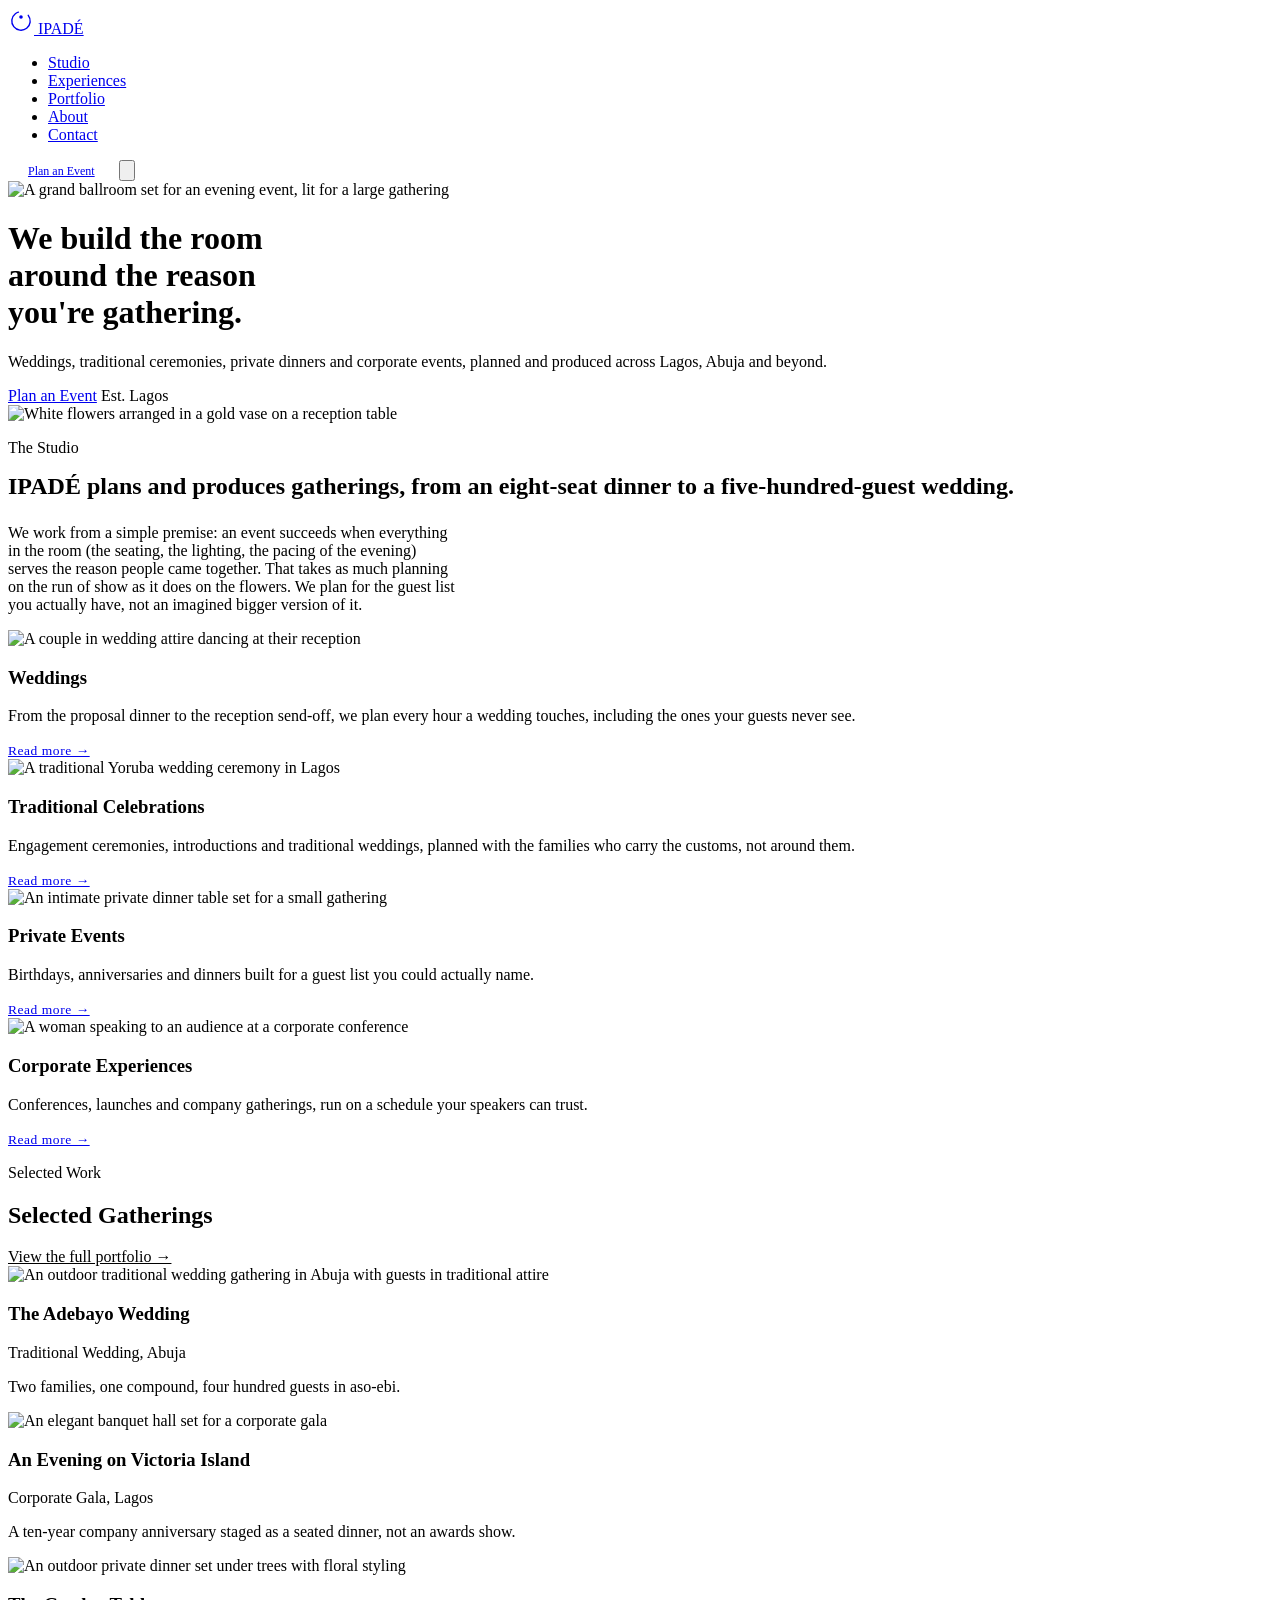
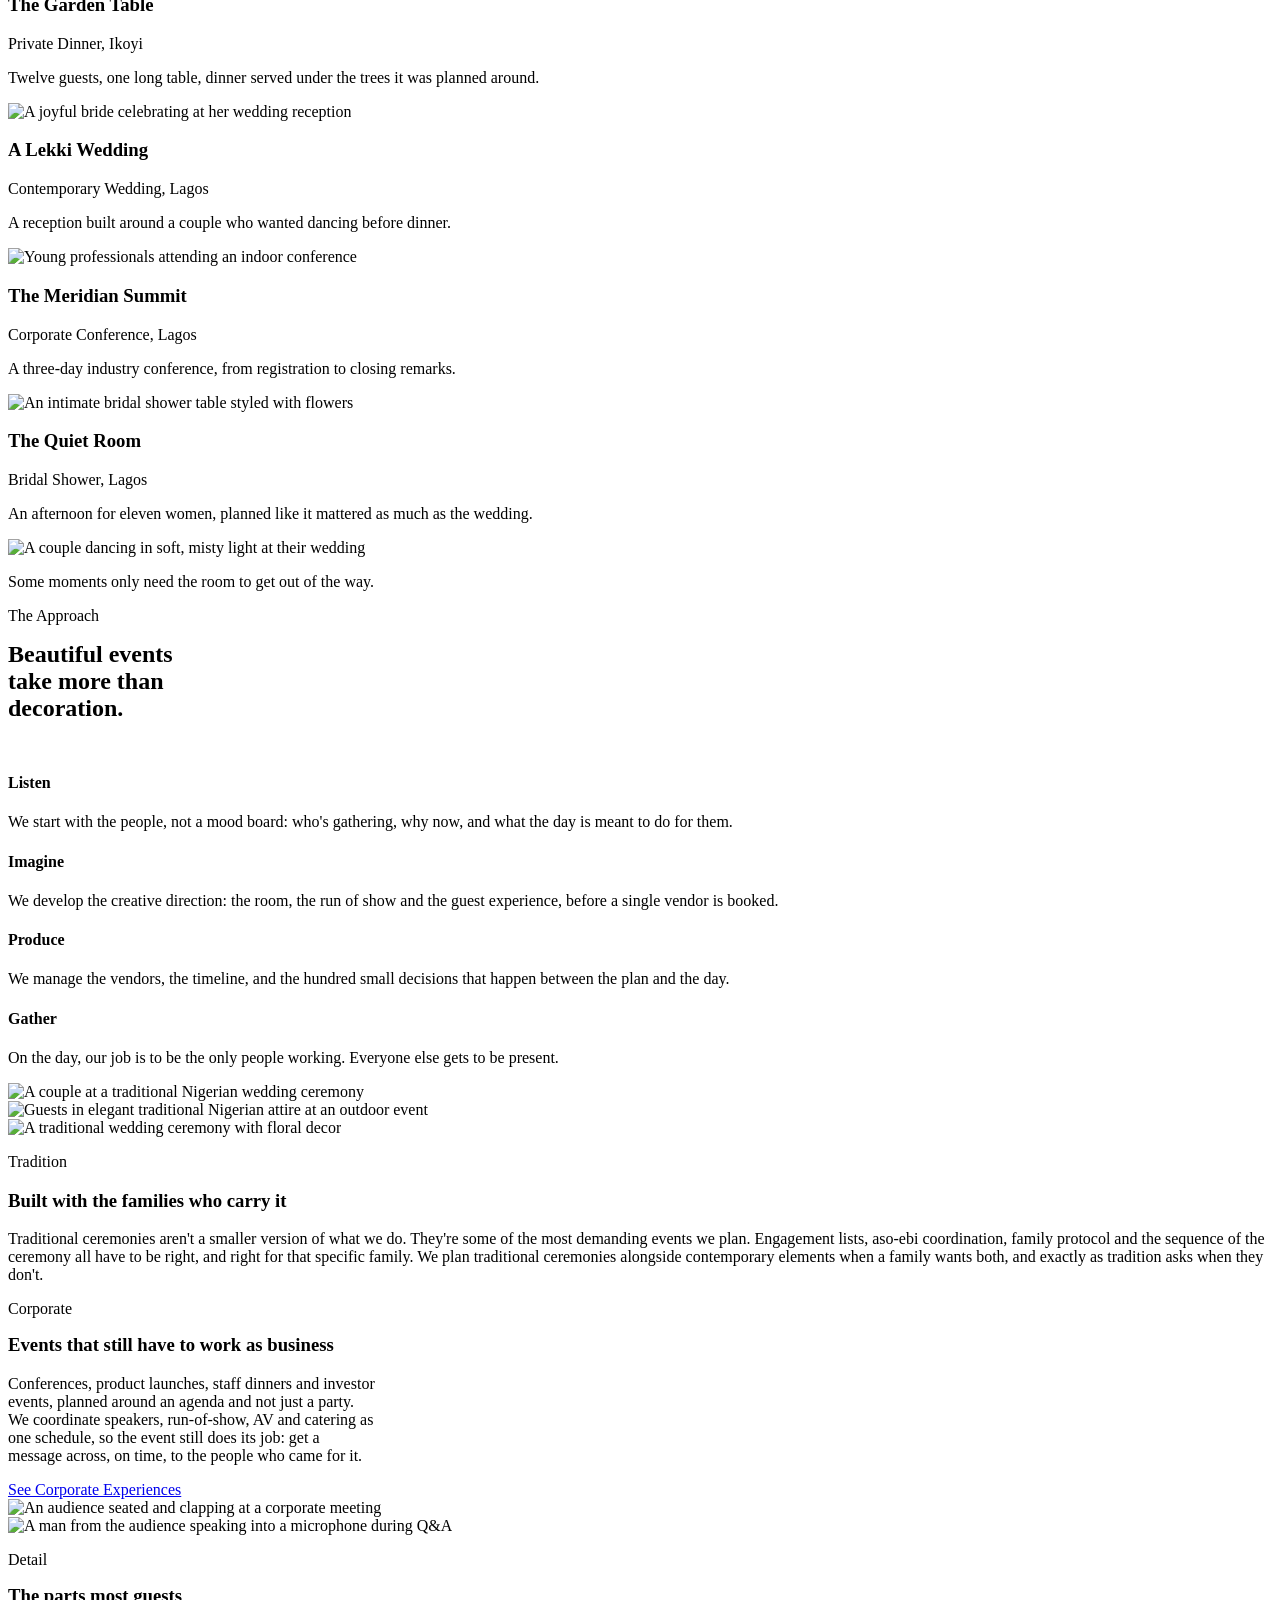
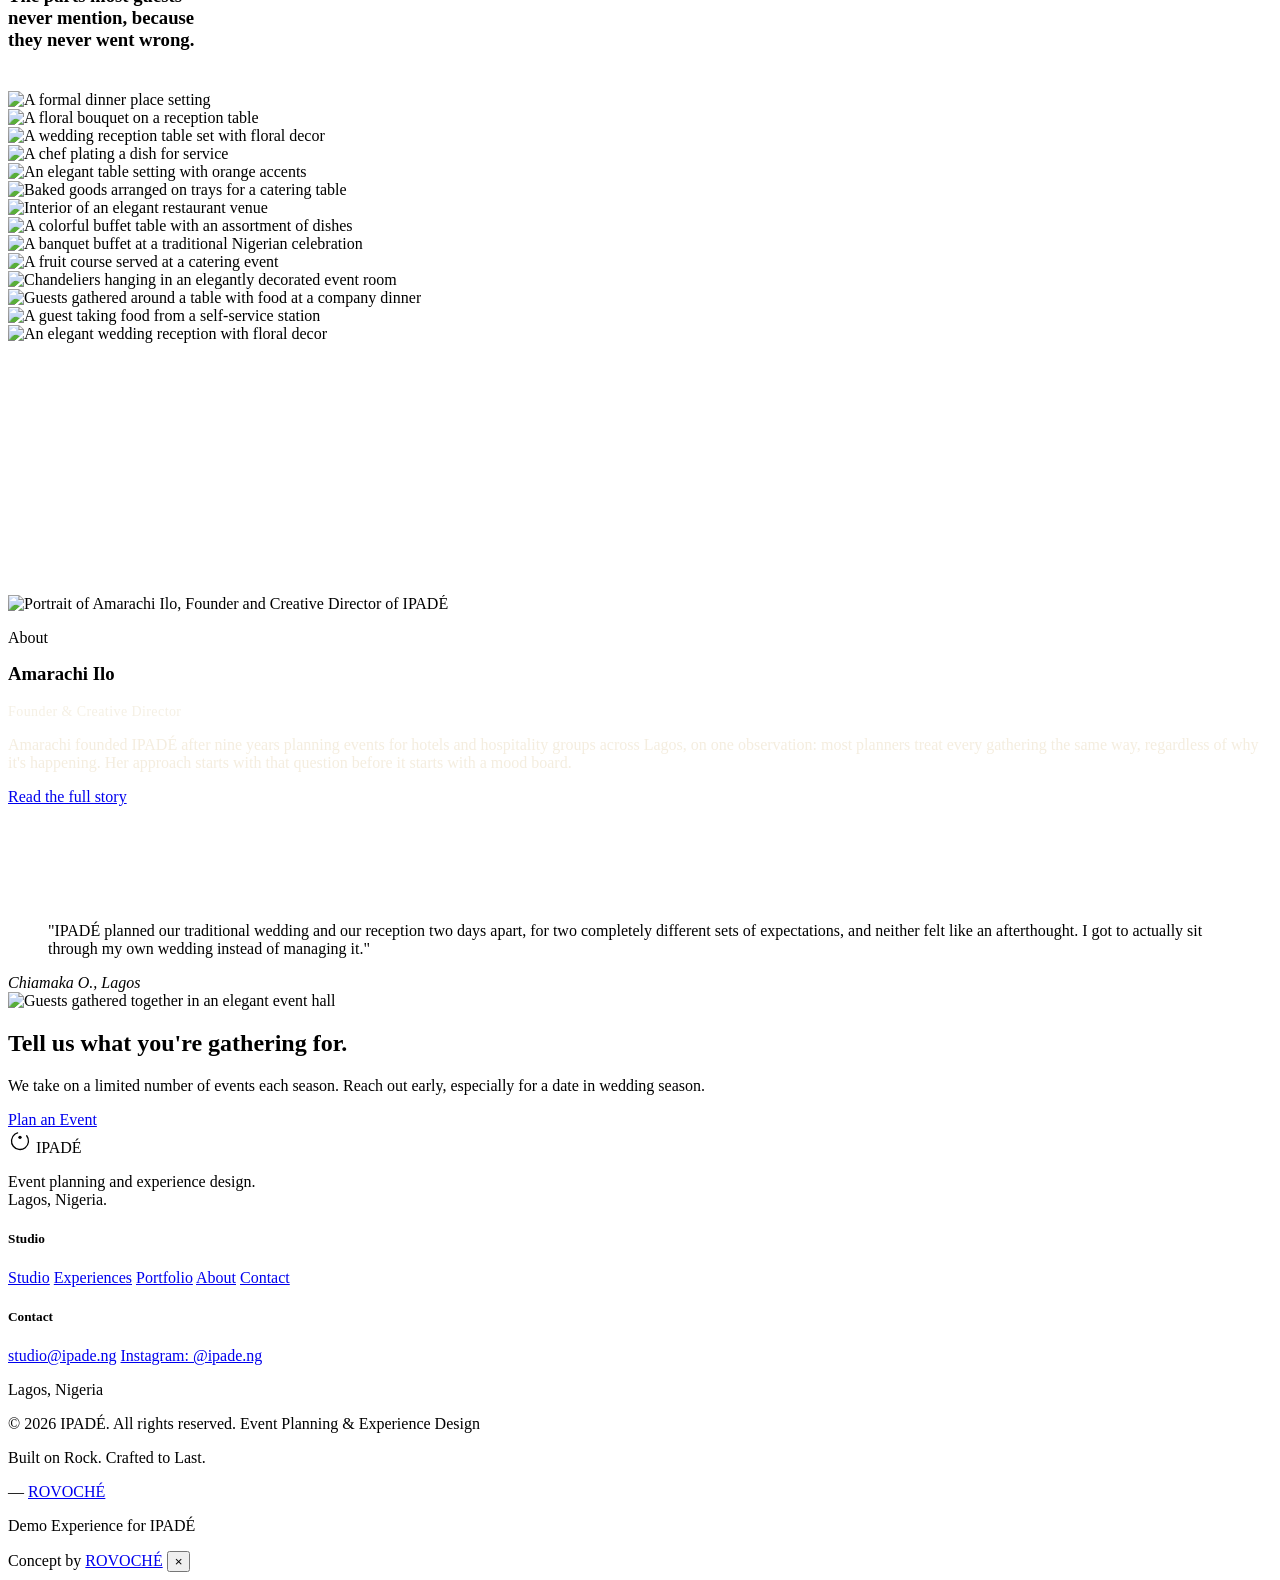
==== index.html @ 0ff5da3e "Create index.html" ====
<!doctype html>
<html lang="en">
<head>
<meta charset="UTF-8">
<meta name="viewport" content="width=device-width, initial-scale=1.0">
<title>IPADÉ · Event Planning &amp; Experience Design, Lagos</title>
<meta name="description" content="IPADÉ plans and produces weddings, traditional ceremonies, private gatherings and corporate events across Nigeria, built around the reason people are gathering.">
<meta property="og:title" content="IPADÉ · Event Planning &amp; Experience Design">
<meta property="og:description" content="We build the room around the reason you're gathering.">
<meta property="og:image" content="https://images.pexels.com/photos/12689009/pexels-photo-12689009.jpeg?auto=compress&cs=tinysrgb&w=1200">
<meta property="og:type" content="website">
<link rel="icon" href="assets/favicon.svg" type="image/svg+xml">
<link rel="preconnect" href="https://fonts.googleapis.com">
<link rel="preconnect" href="https://fonts.gstatic.com" crossorigin>
<link href="https://fonts.googleapis.com/css2?family=Fraunces:ital,opsz,wght@0,9..144,400;0,9..144,500;0,9..144,600;1,9..144,400;1,9..144,500&family=Archivo:wght@400;500;600;700&display=swap" rel="stylesheet">
<link rel="stylesheet" href="css/style.css">
</head>
<body>

<a class="skip-link" href="#main" style="position:absolute;left:-999px;top:0;background:#241B14;color:#F1E9D8;padding:12px 18px;z-index:200;">Skip to content</a>

<nav class="site-nav" aria-label="Primary">
  <a href="index.html" class="brand" aria-label="IPADÉ home">
    <span class="brand-mark" aria-hidden="true">
      <svg viewBox="0 0 48 48" fill="none" width="26" height="26"><circle cx="24" cy="24" r="17" stroke="currentColor" stroke-width="2.6" stroke-dasharray="86 21" stroke-linecap="round" transform="rotate(-38 24 24)"/><circle cx="24" cy="16.6" r="3.3" fill="currentColor"/></svg>
    </span>
    <span class="brand-word">IPADÉ</span>
  </a>
  <ul class="nav-links">
    <li><a href="index.html#studio">Studio</a></li>
    <li><a href="experiences.html">Experiences</a></li>
    <li><a href="portfolio.html">Portfolio</a></li>
    <li><a href="about.html">About</a></li>
    <li><a href="contact.html">Contact</a></li>
  </ul>
  <div class="nav-right">
    <a href="contact.html" class="btn btn-light nav-cta-desktop" style="padding:11px 20px;font-size:12px;">Plan an Event</a>
    <button class="nav-toggle" aria-label="Open menu" aria-expanded="false">
      <svg viewBox="0 0 24 24" fill="none" stroke="currentColor" stroke-width="1.6"><line x1="3" y1="7" x2="21" y2="7"/><line x1="3" y1="17" x2="21" y2="17"/></svg>
    </button>
  </div>
</nav>

<main id="main">

  <!-- HERO -->
  <header class="hero">
    <img class="hero-img" src="https://images.pexels.com/photos/12689009/pexels-photo-12689009.jpeg?auto=compress&cs=tinysrgb&w=1920" alt="A grand ballroom set for an evening event, lit for a large gathering">
    <div class="hero-content">
      <h1 class="hero-headline">We build the room<br>around the reason<br>you're gathering.</h1>
      <p class="hero-sub">Weddings, traditional ceremonies, private dinners and corporate events, planned and produced across Lagos, Abuja and beyond.</p>
      <div class="hero-cta-row">
        <a href="contact.html" class="btn btn-ivory">Plan an Event</a>
        <span class="hero-scroll-note">Est. Lagos</span>
      </div>
    </div>
  </header>

  <!-- INTRODUCTION -->
  <section id="studio" class="section-pad">
    <div class="wrap">
      <div class="intro-grid">
        <div class="reveal-img intro-visual">
          <img src="https://images.pexels.com/photos/13694893/pexels-photo-13694893.jpeg?auto=compress&cs=tinysrgb&w=900" alt="White flowers arranged in a gold vase on a reception table" loading="lazy">
        </div>
        <div class="reveal">
          <p class="eyebrow">The Studio</p>
          <h2 class="display-2" style="margin-top:16px;">IPADÉ plans and produces gatherings, from an eight-seat dinner to a five-hundred-guest wedding.</h2>
          <p class="lede" style="margin-top:24px;max-width:56ch;">We work from a simple premise: an event succeeds when everything in the room (the seating, the lighting, the pacing of the evening) serves the reason people came together. That takes as much planning on the run of show as it does on the flowers. We plan for the guest list you actually have, not an imagined bigger version of it.</p>
        </div>
      </div>
    </div>
  </section>

  <!-- EXPERIENCE / SERVICES -->
  <section class="exp-block">
    <div class="exp-row">
      <div class="reveal-img exp-figure">
        <img src="https://images.pexels.com/photos/2074911/pexels-photo-2074911.jpeg?auto=compress&cs=tinysrgb&w=1200" alt="A couple in wedding attire dancing at their reception" loading="lazy">
      </div>
      <div class="reveal exp-copy">
        <h3>Weddings</h3>
        <p>From the proposal dinner to the reception send-off, we plan every hour a wedding touches, including the ones your guests never see.</p>
        <a href="experiences.html#weddings" class="text-link" style="font-size:13.5px;letter-spacing:0.04em;">Read more →</a>
      </div>
    </div>
    <div class="exp-row reverse">
      <div class="reveal-img exp-figure">
        <img src="https://images.pexels.com/photos/32268384/pexels-photo-32268384.jpeg?auto=compress&cs=tinysrgb&w=1200" alt="A traditional Yoruba wedding ceremony in Lagos" loading="lazy">
      </div>
      <div class="reveal exp-copy">
        <h3>Traditional Celebrations</h3>
        <p>Engagement ceremonies, introductions and traditional weddings, planned with the families who carry the customs, not around them.</p>
        <a href="experiences.html#traditional" class="text-link" style="font-size:13.5px;letter-spacing:0.04em;">Read more →</a>
      </div>
    </div>
    <div class="exp-row">
      <div class="reveal-img exp-figure">
        <img src="https://images.pexels.com/photos/4717558/pexels-photo-4717558.jpeg?auto=compress&cs=tinysrgb&w=1200" alt="An intimate private dinner table set for a small gathering" loading="lazy">
      </div>
      <div class="reveal exp-copy">
        <h3>Private Events</h3>
        <p>Birthdays, anniversaries and dinners built for a guest list you could actually name.</p>
        <a href="experiences.html#private" class="text-link" style="font-size:13.5px;letter-spacing:0.04em;">Read more →</a>
      </div>
    </div>
    <div class="exp-row reverse">
      <div class="reveal-img exp-figure">
        <img src="https://images.pexels.com/photos/21335291/pexels-photo-21335291.jpeg?auto=compress&cs=tinysrgb&w=1200" alt="A woman speaking to an audience at a corporate conference" loading="lazy">
      </div>
      <div class="reveal exp-copy">
        <h3>Corporate Experiences</h3>
        <p>Conferences, launches and company gatherings, run on a schedule your speakers can trust.</p>
        <a href="experiences.html#corporate" class="text-link" style="font-size:13.5px;letter-spacing:0.04em;">Read more →</a>
      </div>
    </div>
  </section>

  <!-- FEATURED WORK -->
  <section class="section-pad">
    <div class="wrap">
      <div class="section-head reveal">
        <div>
          <p class="eyebrow">Selected Work</p>
          <h2 class="display-2">Selected Gatherings</h2>
        </div>
        <a href="portfolio.html" class="text-link head-note" style="color:var(--espresso);">View the full portfolio →</a>
      </div>

      <div class="gatherings">
        <div class="gathering-row reveal">
          <div class="reveal-img g-figure">
            <img src="https://images.pexels.com/photos/30410602/pexels-photo-30410602.jpeg?auto=compress&cs=tinysrgb&w=1100" alt="An outdoor traditional wedding gathering in Abuja with guests in traditional attire" loading="lazy">
          </div>
          <div class="g-meta">
            <h3 class="g-title">The Adebayo Wedding</h3>
            <p class="g-tags">Traditional Wedding, Abuja</p>
            <p class="g-note">Two families, one compound, four hundred guests in aso-ebi.</p>
          </div>
        </div>

        <div class="gathering-row reveal">
          <div class="reveal-img g-figure">
            <img src="https://images.pexels.com/photos/35017879/pexels-photo-35017879.jpeg?auto=compress&cs=tinysrgb&w=1100" alt="An elegant banquet hall set for a corporate gala" loading="lazy">
          </div>
          <div class="g-meta">
            <h3 class="g-title">An Evening on Victoria Island</h3>
            <p class="g-tags">Corporate Gala, Lagos</p>
            <p class="g-note">A ten-year company anniversary staged as a seated dinner, not an awards show.</p>
          </div>
        </div>

        <div class="gathering-row tall reveal">
          <div class="reveal-img g-figure">
            <img src="https://images.pexels.com/photos/34593744/pexels-photo-34593744.jpeg?auto=compress&cs=tinysrgb&w=1100" alt="An outdoor private dinner set under trees with floral styling" loading="lazy">
          </div>
          <div class="g-meta">
            <h3 class="g-title">The Garden Table</h3>
            <p class="g-tags">Private Dinner, Ikoyi</p>
            <p class="g-note">Twelve guests, one long table, dinner served under the trees it was planned around.</p>
          </div>
        </div>

        <div class="gathering-row reveal">
          <div class="reveal-img g-figure">
            <img src="https://images.pexels.com/photos/38627006/pexels-photo-38627006.jpeg?auto=compress&cs=tinysrgb&w=1100" alt="A joyful bride celebrating at her wedding reception" loading="lazy">
          </div>
          <div class="g-meta">
            <h3 class="g-title">A Lekki Wedding</h3>
            <p class="g-tags">Contemporary Wedding, Lagos</p>
            <p class="g-note">A reception built around a couple who wanted dancing before dinner.</p>
          </div>
        </div>

        <div class="gathering-row wide reveal">
          <div class="reveal-img g-figure">
            <img src="https://images.pexels.com/photos/32326229/pexels-photo-32326229.jpeg?auto=compress&cs=tinysrgb&w=1300" alt="Young professionals attending an indoor conference" loading="lazy">
          </div>
          <div class="g-meta">
            <h3 class="g-title">The Meridian Summit</h3>
            <p class="g-tags">Corporate Conference, Lagos</p>
            <p class="g-note">A three-day industry conference, from registration to closing remarks.</p>
          </div>
        </div>

        <div class="gathering-row reveal">
          <div class="reveal-img g-figure">
            <img src="https://images.pexels.com/photos/38635225/pexels-photo-38635225.jpeg?auto=compress&cs=tinysrgb&w=1100" alt="An intimate bridal shower table styled with flowers" loading="lazy">
          </div>
          <div class="g-meta">
            <h3 class="g-title">The Quiet Room</h3>
            <p class="g-tags">Bridal Shower, Lagos</p>
            <p class="g-note">An afternoon for eleven women, planned like it mattered as much as the wedding.</p>
          </div>
        </div>
      </div>
    </div>
  </section>

  <!-- EDITORIAL IMAGE MOMENT -->
  <section class="image-moment">
    <img src="https://images.pexels.com/photos/32005356/pexels-photo-32005356.jpeg?auto=compress&cs=tinysrgb&w=1920" alt="A couple dancing in soft, misty light at their wedding" loading="lazy">
    <div class="image-moment-caption">
      <p>Some moments only need the room to get out of the way.</p>
    </div>
  </section>

  <!-- APPROACH -->
  <section class="section-pad dark-surface">
    <div class="wrap" style="max-width:920px;">
      <p class="eyebrow" style="color:var(--bronze);">The Approach</p>
      <h2 class="display-2" style="color:var(--ivory);margin-top:16px;max-width:16ch;">Beautiful events take more than decoration.</h2>

      <div class="approach" style="margin-top:52px;">
        <div class="approach-step reveal">
          <div>
            <h4>Listen</h4>
            <p>We start with the people, not a mood board: who's gathering, why now, and what the day is meant to do for them.</p>
          </div>
        </div>
        <div class="approach-step reveal">
          <div>
            <h4>Imagine</h4>
            <p>We develop the creative direction: the room, the run of show and the guest experience, before a single vendor is booked.</p>
          </div>
        </div>
        <div class="approach-step reveal">
          <div>
            <h4>Produce</h4>
            <p>We manage the vendors, the timeline, and the hundred small decisions that happen between the plan and the day.</p>
          </div>
        </div>
        <div class="approach-step reveal">
          <div>
            <h4>Gather</h4>
            <p>On the day, our job is to be the only people working. Everyone else gets to be present.</p>
          </div>
        </div>
      </div>
    </div>
  </section>

  <!-- CULTURAL CELEBRATIONS -->
  <section class="section-pad">
    <div class="wrap">
      <div class="culture-grid">
        <div class="reveal-img cg-main">
          <img src="https://images.pexels.com/photos/34995158/pexels-photo-34995158.jpeg?auto=compress&cs=tinysrgb&w=1100" alt="A couple at a traditional Nigerian wedding ceremony" loading="lazy">
        </div>
        <div class="reveal-img cg-sub">
          <img src="https://images.pexels.com/photos/30410609/pexels-photo-30410609.jpeg?auto=compress&cs=tinysrgb&w=900" alt="Guests in elegant traditional Nigerian attire at an outdoor event" loading="lazy">
        </div>
        <div class="reveal-img cg-sub">
          <img src="https://images.pexels.com/photos/36497631/pexels-photo-36497631.jpeg?auto=compress&cs=tinysrgb&w=900" alt="A traditional wedding ceremony with floral decor" loading="lazy">
        </div>
      </div>
      <div class="culture-copy reveal">
        <div>
          <p class="eyebrow">Tradition</p>
        </div>
        <div>
          <h3>Built with the families who carry it</h3>
          <p style="margin-top:14px;">Traditional ceremonies aren't a smaller version of what we do. They're some of the most demanding events we plan. Engagement lists, aso-ebi coordination, family protocol and the sequence of the ceremony all have to be right, and right for that specific family. We plan traditional ceremonies alongside contemporary elements when a family wants both, and exactly as tradition asks when they don't.</p>
        </div>
      </div>
    </div>
  </section>

  <!-- CORPORATE EXPERIENCES -->
  <section class="section-pad alt-surface">
    <div class="wrap">
      <div class="corp-grid">
        <div class="reveal corp-copy">
          <p class="eyebrow">Corporate</p>
          <h3 class="display-3" style="margin-top:14px;">Events that still have to work as business</h3>
          <p style="margin-top:16px;color:var(--espresso-soft);max-width:46ch;">Conferences, product launches, staff dinners and investor events, planned around an agenda and not just a party. We coordinate speakers, run-of-show, AV and catering as one schedule, so the event still does its job: get a message across, on time, to the people who came for it.</p>
          <a href="experiences.html#corporate" class="btn btn-light" style="margin-top:26px;">See Corporate Experiences</a>
        </div>
        <div class="corp-images">
          <div class="reveal-img">
            <img src="https://images.pexels.com/photos/16856130/pexels-photo-16856130.jpeg?auto=compress&cs=tinysrgb&w=800" alt="An audience seated and clapping at a corporate meeting" loading="lazy">
          </div>
          <div class="reveal-img img-b">
            <img src="https://images.pexels.com/photos/16856088/pexels-photo-16856088.jpeg?auto=compress&cs=tinysrgb&w=800" alt="A man from the audience speaking into a microphone during Q&A" loading="lazy">
          </div>
        </div>
      </div>
    </div>
  </section>

  <!-- GALLERY -->
  <section class="section-pad-sm">
    <div class="wrap">
      <p class="eyebrow reveal">Detail</p>
      <h3 class="display-3 reveal" style="margin-top:14px;max-width:22ch;">The parts most guests never mention, because they never went wrong.</h3>
    </div>
    <div class="gallery-marquee-wrap" style="margin-top:40px;">
      <div class="gallery-marquee-track">
        <!-- set A -->
        <div class="gm-item gm-w-m"><img src="https://images.pexels.com/photos/38635229/pexels-photo-38635229.jpeg?auto=compress&cs=tinysrgb&w=700" alt="A formal dinner place setting" loading="lazy"></div>
        <div class="gm-item gm-w-s"><img src="https://images.pexels.com/photos/13694894/pexels-photo-13694894.jpeg?auto=compress&cs=tinysrgb&w=500" alt="A floral bouquet on a reception table" loading="lazy"></div>
        <div class="gm-item gm-w-l"><img src="https://images.pexels.com/photos/32741431/pexels-photo-32741431.jpeg?auto=compress&cs=tinysrgb&w=900" alt="A wedding reception table set with floral decor" loading="lazy"></div>
        <div class="gm-item gm-w-s"><img src="https://images.pexels.com/photos/14867246/pexels-photo-14867246.jpeg?auto=compress&cs=tinysrgb&w=500" alt="A chef plating a dish for service" loading="lazy"></div>
        <div class="gm-item gm-w-m"><img src="https://images.pexels.com/photos/38635222/pexels-photo-38635222.jpeg?auto=compress&cs=tinysrgb&w=700" alt="An elegant table setting with orange accents" loading="lazy"></div>
        <div class="gm-item gm-w-l"><img src="https://images.pexels.com/photos/9702314/pexels-photo-9702314.jpeg?auto=compress&cs=tinysrgb&w=900" alt="Baked goods arranged on trays for a catering table" loading="lazy"></div>
        <div class="gm-item gm-w-l"><img src="https://images.pexels.com/photos/12689014/pexels-photo-12689014.jpeg?auto=compress&cs=tinysrgb&w=900" alt="Interior of an elegant restaurant venue" loading="lazy"></div>
        <div class="gm-item gm-w-m"><img src="https://images.pexels.com/photos/33419115/pexels-photo-33419115.jpeg?auto=compress&cs=tinysrgb&w=700" alt="A colorful buffet table with an assortment of dishes" loading="lazy"></div>
        <div class="gm-item gm-w-l"><img src="https://images.pexels.com/photos/28736731/pexels-photo-28736731.jpeg?auto=compress&cs=tinysrgb&w=900" alt="A banquet buffet at a traditional Nigerian celebration" loading="lazy"></div>
        <div class="gm-item gm-w-s"><img src="https://images.pexels.com/photos/34891879/pexels-photo-34891879.jpeg?auto=compress&cs=tinysrgb&w=500" alt="A fruit course served at a catering event" loading="lazy"></div>
        <div class="gm-item gm-w-m"><img src="https://images.pexels.com/photos/12688995/pexels-photo-12688995.jpeg?auto=compress&cs=tinysrgb&w=700" alt="Chandeliers hanging in an elegantly decorated event room" loading="lazy"></div>
        <div class="gm-item gm-w-l"><img src="https://images.pexels.com/photos/18749077/pexels-photo-18749077.jpeg?auto=compress&cs=tinysrgb&w=900" alt="Guests gathered around a table with food at a company dinner" loading="lazy"></div>
        <div class="gm-item gm-w-s"><img src="https://images.pexels.com/photos/12253095/pexels-photo-12253095.jpeg?auto=compress&cs=tinysrgb&w=500" alt="A guest taking food from a self-service station" loading="lazy"></div>
        <div class="gm-item gm-w-l"><img src="https://images.pexels.com/photos/37302293/pexels-photo-37302293.jpeg?auto=compress&cs=tinysrgb&w=900" alt="An elegant wedding reception with floral decor" loading="lazy"></div>
        <!-- set B (duplicate, for a seamless loop) -->
        <div class="gm-item gm-w-m" aria-hidden="true"><img src="https://images.pexels.com/photos/38635229/pexels-photo-38635229.jpeg?auto=compress&cs=tinysrgb&w=700" alt="" loading="lazy"></div>
        <div class="gm-item gm-w-s" aria-hidden="true"><img src="https://images.pexels.com/photos/13694894/pexels-photo-13694894.jpeg?auto=compress&cs=tinysrgb&w=500" alt="" loading="lazy"></div>
        <div class="gm-item gm-w-l" aria-hidden="true"><img src="https://images.pexels.com/photos/32741431/pexels-photo-32741431.jpeg?auto=compress&cs=tinysrgb&w=900" alt="" loading="lazy"></div>
        <div class="gm-item gm-w-s" aria-hidden="true"><img src="https://images.pexels.com/photos/14867246/pexels-photo-14867246.jpeg?auto=compress&cs=tinysrgb&w=500" alt="" loading="lazy"></div>
        <div class="gm-item gm-w-m" aria-hidden="true"><img src="https://images.pexels.com/photos/38635222/pexels-photo-38635222.jpeg?auto=compress&cs=tinysrgb&w=700" alt="" loading="lazy"></div>
        <div class="gm-item gm-w-l" aria-hidden="true"><img src="https://images.pexels.com/photos/9702314/pexels-photo-9702314.jpeg?auto=compress&cs=tinysrgb&w=900" alt="" loading="lazy"></div>
        <div class="gm-item gm-w-l" aria-hidden="true"><img src="https://images.pexels.com/photos/12689014/pexels-photo-12689014.jpeg?auto=compress&cs=tinysrgb&w=900" alt="" loading="lazy"></div>
        <div class="gm-item gm-w-m" aria-hidden="true"><img src="https://images.pexels.com/photos/33419115/pexels-photo-33419115.jpeg?auto=compress&cs=tinysrgb&w=700" alt="" loading="lazy"></div>
        <div class="gm-item gm-w-l" aria-hidden="true"><img src="https://images.pexels.com/photos/28736731/pexels-photo-28736731.jpeg?auto=compress&cs=tinysrgb&w=900" alt="" loading="lazy"></div>
        <div class="gm-item gm-w-s" aria-hidden="true"><img src="https://images.pexels.com/photos/34891879/pexels-photo-34891879.jpeg?auto=compress&cs=tinysrgb&w=500" alt="" loading="lazy"></div>
        <div class="gm-item gm-w-m" aria-hidden="true"><img src="https://images.pexels.com/photos/12688995/pexels-photo-12688995.jpeg?auto=compress&cs=tinysrgb&w=700" alt="" loading="lazy"></div>
        <div class="gm-item gm-w-l" aria-hidden="true"><img src="https://images.pexels.com/photos/18749077/pexels-photo-18749077.jpeg?auto=compress&cs=tinysrgb&w=900" alt="" loading="lazy"></div>
        <div class="gm-item gm-w-s" aria-hidden="true"><img src="https://images.pexels.com/photos/12253095/pexels-photo-12253095.jpeg?auto=compress&cs=tinysrgb&w=500" alt="" loading="lazy"></div>
        <div class="gm-item gm-w-l" aria-hidden="true"><img src="https://images.pexels.com/photos/37302293/pexels-photo-37302293.jpeg?auto=compress&cs=tinysrgb&w=900" alt="" loading="lazy"></div>
      </div>
    </div>
  </section>

  <!-- ABOUT TEASER + TESTIMONIAL -->
  <section class="section-pad olive-surface">
    <div class="wrap">
      <div class="founder-grid">
        <div class="reveal-img founder-img">
          <img src="https://images.pexels.com/photos/9034972/pexels-photo-9034972.jpeg?auto=compress&cs=tinysrgb&w=900" alt="Portrait of Amarachi Ilo, Founder and Creative Director of IPADÉ" loading="lazy">
        </div>
        <div class="reveal founder-copy">
          <p class="eyebrow" style="color:var(--bronze);">About</p>
          <h3 style="color:var(--ivory);margin-top:14px;">Amarachi Ilo</h3>
          <p class="role" style="color:rgba(241,233,216,0.7);font-size:14px;letter-spacing:0.03em;">Founder &amp; Creative Director</p>
          <p class="bio" style="color:rgba(241,233,216,0.82);">Amarachi founded IPADÉ after nine years planning events for hotels and hospitality groups across Lagos, on one observation: most planners treat every gathering the same way, regardless of why it's happening. Her approach starts with that question before it starts with a mood board.</p>
          <a href="about.html" class="btn btn-ivory" style="margin-top:24px;">Read the full story</a>

          <div class="testimonial" style="margin-top:56px;padding-top:44px;border-top:1px solid var(--line-dark);">
            <blockquote>"IPADÉ planned our traditional wedding and our reception two days apart, for two completely different sets of expectations, and neither felt like an afterthought. I got to actually sit through my own wedding instead of managing it."</blockquote>
            <cite>Chiamaka O., Lagos</cite>
          </div>
        </div>
      </div>
    </div>
  </section>

  <!-- FINAL CTA -->
  <section class="final-cta">
    <img src="https://images.pexels.com/photos/4717550/pexels-photo-4717550.jpeg?auto=compress&cs=tinysrgb&w=1920" alt="Guests gathered together in an elegant event hall" loading="lazy">
    <div class="wrap final-cta-content">
      <h2 class="reveal">Tell us what you're gathering for.</h2>
      <p class="reveal">We take on a limited number of events each season. Reach out early, especially for a date in wedding season.</p>
      <a href="contact.html" class="btn btn-ivory reveal">Plan an Event</a>
    </div>
  </section>

</main>

<footer class="site-footer">
  <div class="wrap">
    <div class="footer-top">
      <div>
        <div class="footer-brand">
          <span class="brand-mark" style="color:var(--bronze);" aria-hidden="true">
            <svg viewBox="0 0 48 48" fill="none" width="24" height="24"><circle cx="24" cy="24" r="17" stroke="currentColor" stroke-width="2.6" stroke-dasharray="86 21" stroke-linecap="round" transform="rotate(-38 24 24)"/><circle cx="24" cy="16.6" r="3.3" fill="currentColor"/></svg>
          </span>
          <span class="brand-word">IPADÉ</span>
        </div>
        <p class="footer-tag">Event planning and experience design.<br>Lagos, Nigeria.</p>
      </div>
      <div class="footer-col">
        <h5>Studio</h5>
        <a href="index.html#studio">Studio</a>
        <a href="experiences.html">Experiences</a>
        <a href="portfolio.html">Portfolio</a>
        <a href="about.html">About</a>
        <a href="contact.html">Contact</a>
      </div>
      <div class="footer-col">
        <h5>Contact</h5>
        <a href="mailto:studio@ipade.ng">studio@ipade.ng</a>
        <a href="https://instagram.com" target="_blank" rel="noopener">Instagram: @ipade.ng</a>
        <p>Lagos, Nigeria</p>
      </div>
    </div>
    <div class="footer-base">
      <span>© 2026 IPADÉ. All rights reserved.</span>
      <span>Event Planning &amp; Experience Design</span>
    </div>
  </div>

  <!-- ROVOCHÉ footer signature -->
  <div class="rvc-signoff">
    <div class="wrap rvc-signoff-inner">
      <p class="rvc-line">Built on Rock. Crafted to Last.</p>
      <p class="rvc-by">— <a href="https://www.rovoche.com/" target="_blank" rel="noopener">ROVOCHÉ</a></p>
      <p class="rvc-sub">Demo Experience for IPADÉ</p>
    </div>
  </div>
</footer>

<!-- ROVOCHÉ floating signature pill -->
<div class="rvc-pill" role="note" aria-label="ROVOCHÉ demo attribution">
  <span class="dot" aria-hidden="true"></span>
  <span>Concept by <a href="https://www.rovoche.com/" target="_blank" rel="noopener">ROVOCHÉ</a></span>
  <button class="close" aria-label="Dismiss">×</button>
</div>

<script src="js/main.js"></script>
</body>
</html>
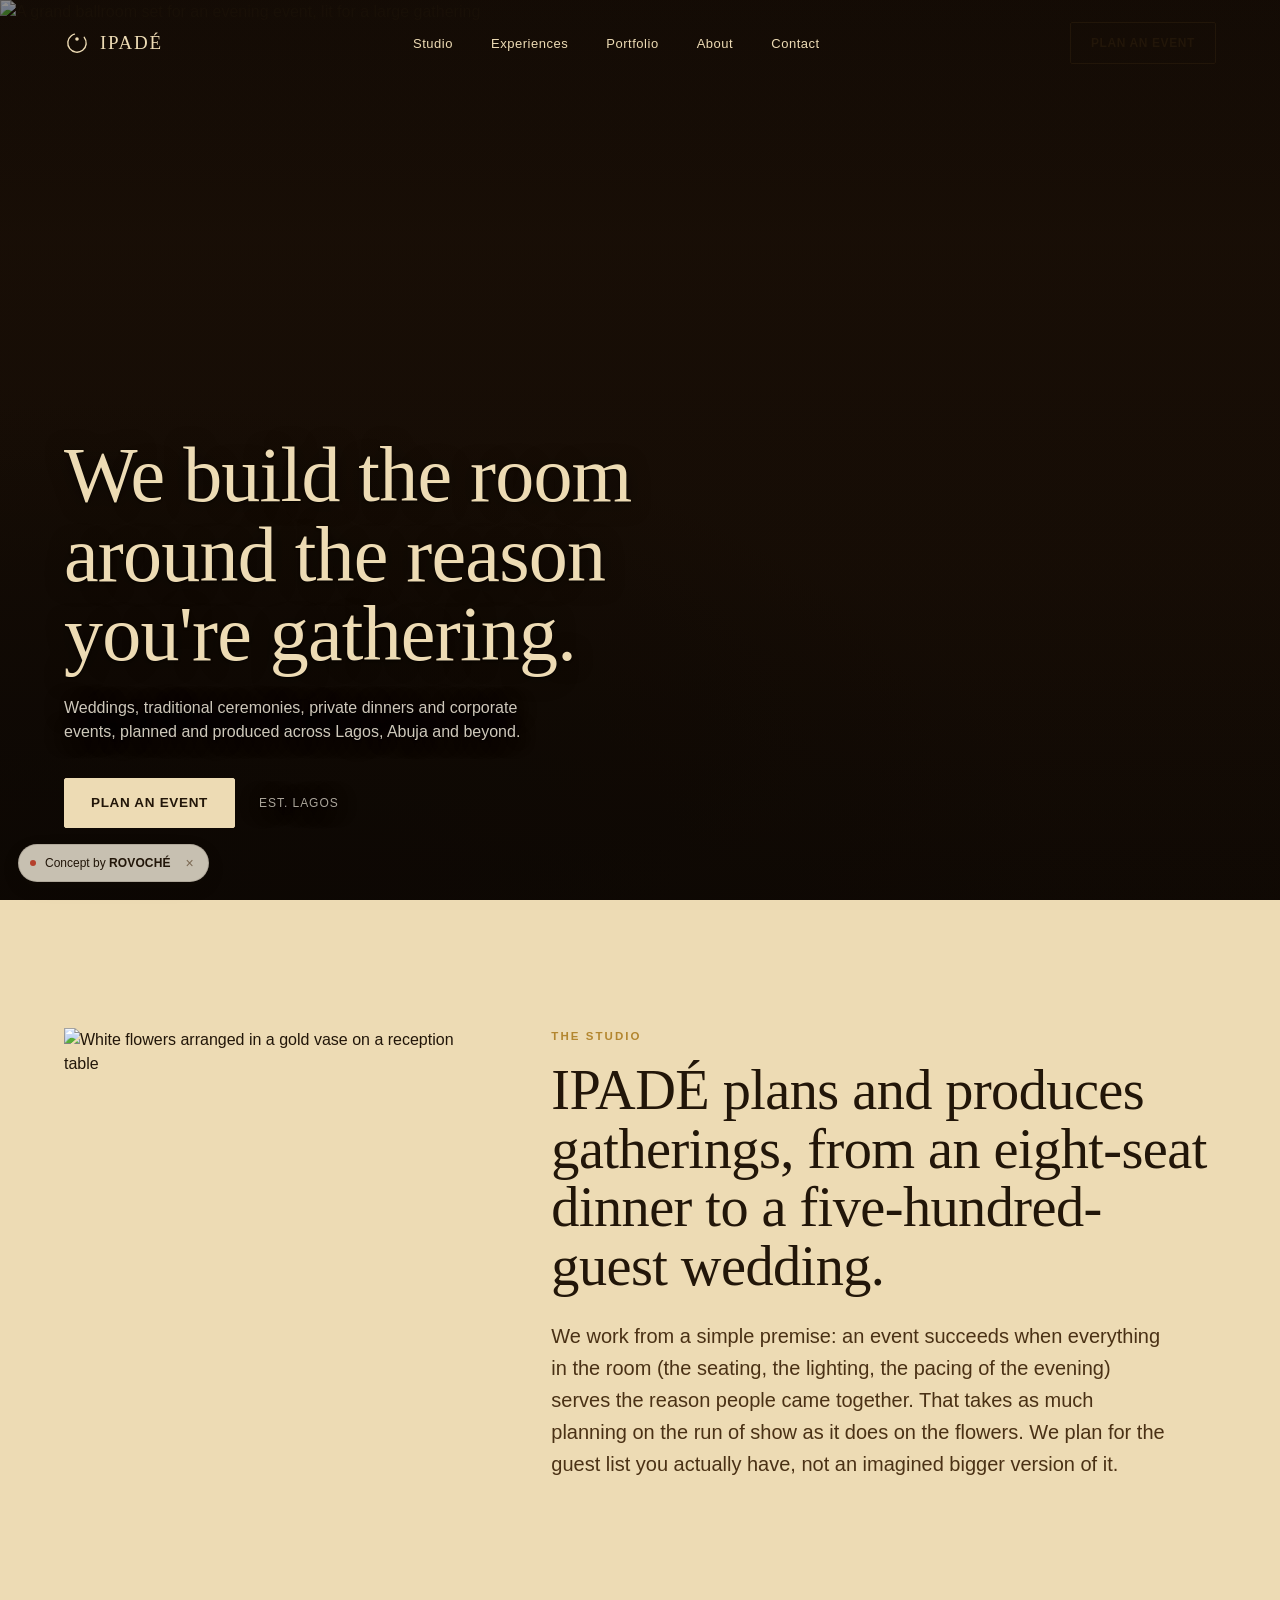
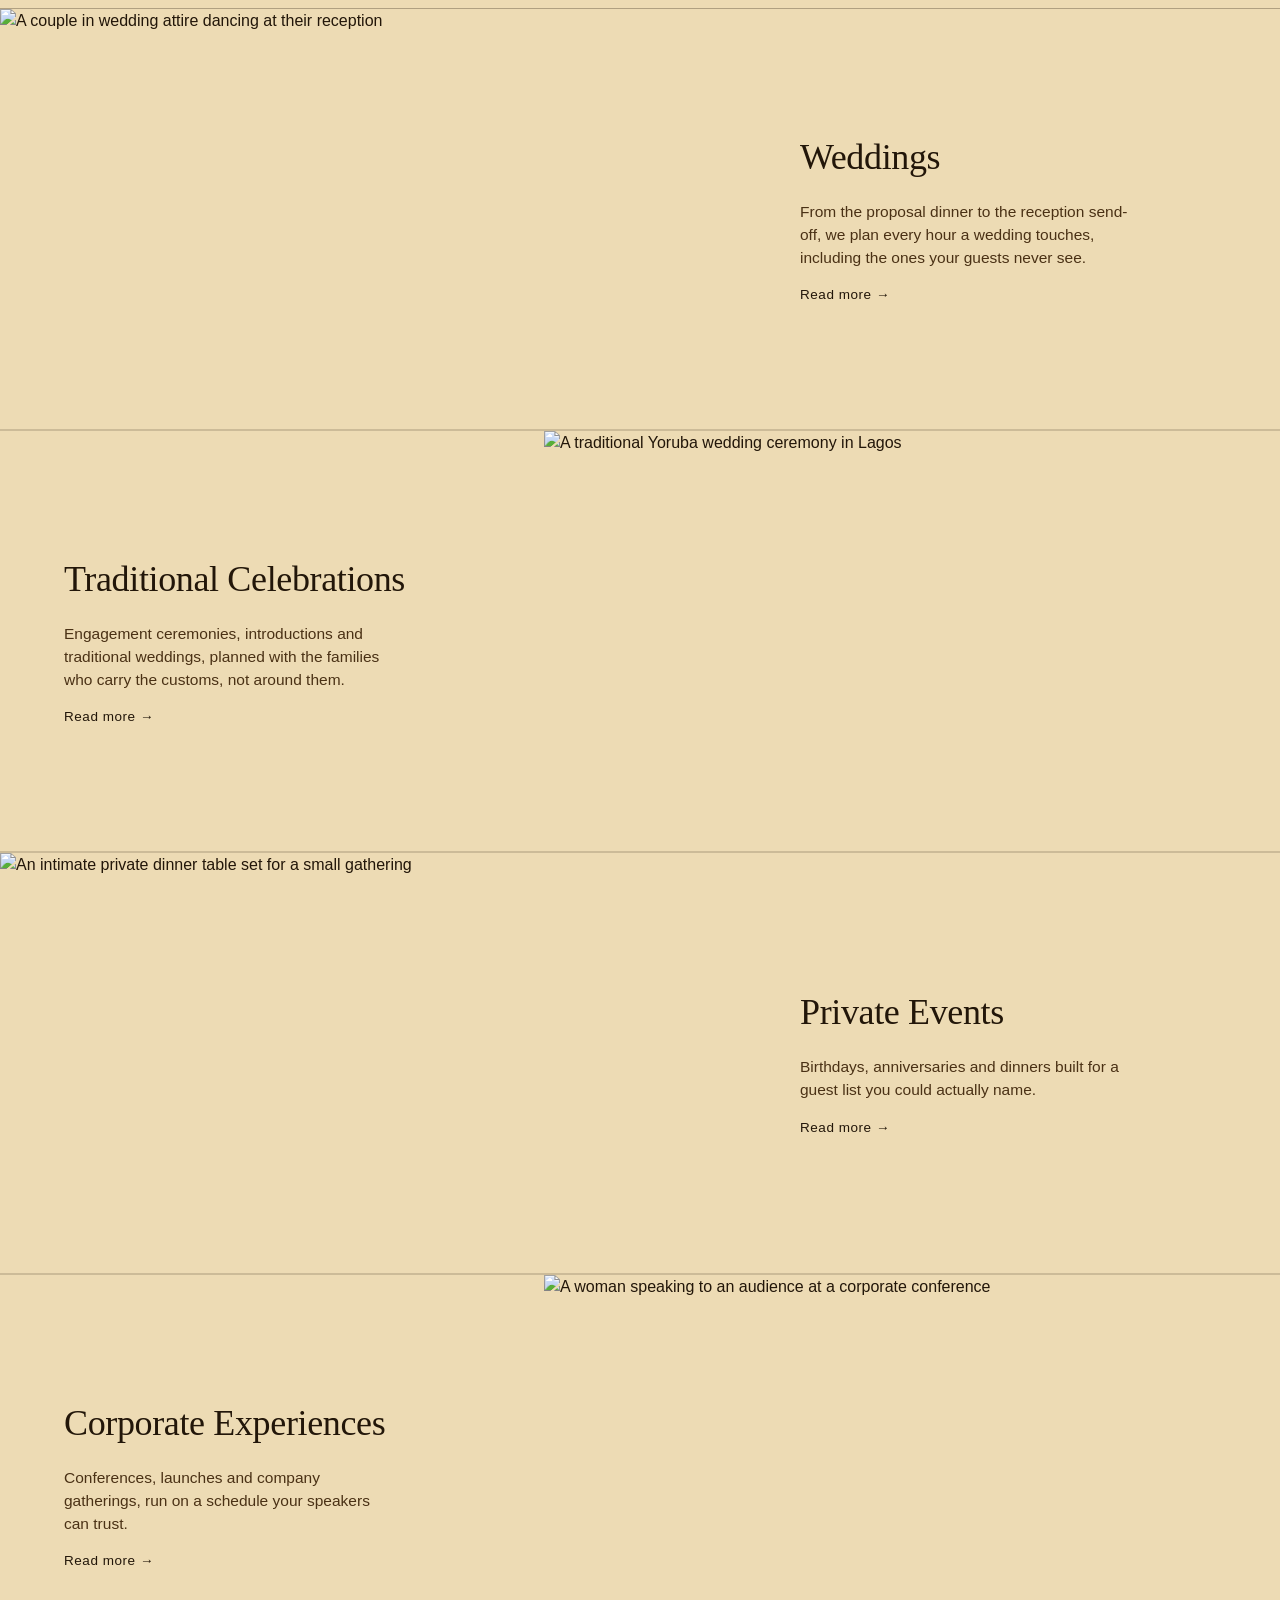
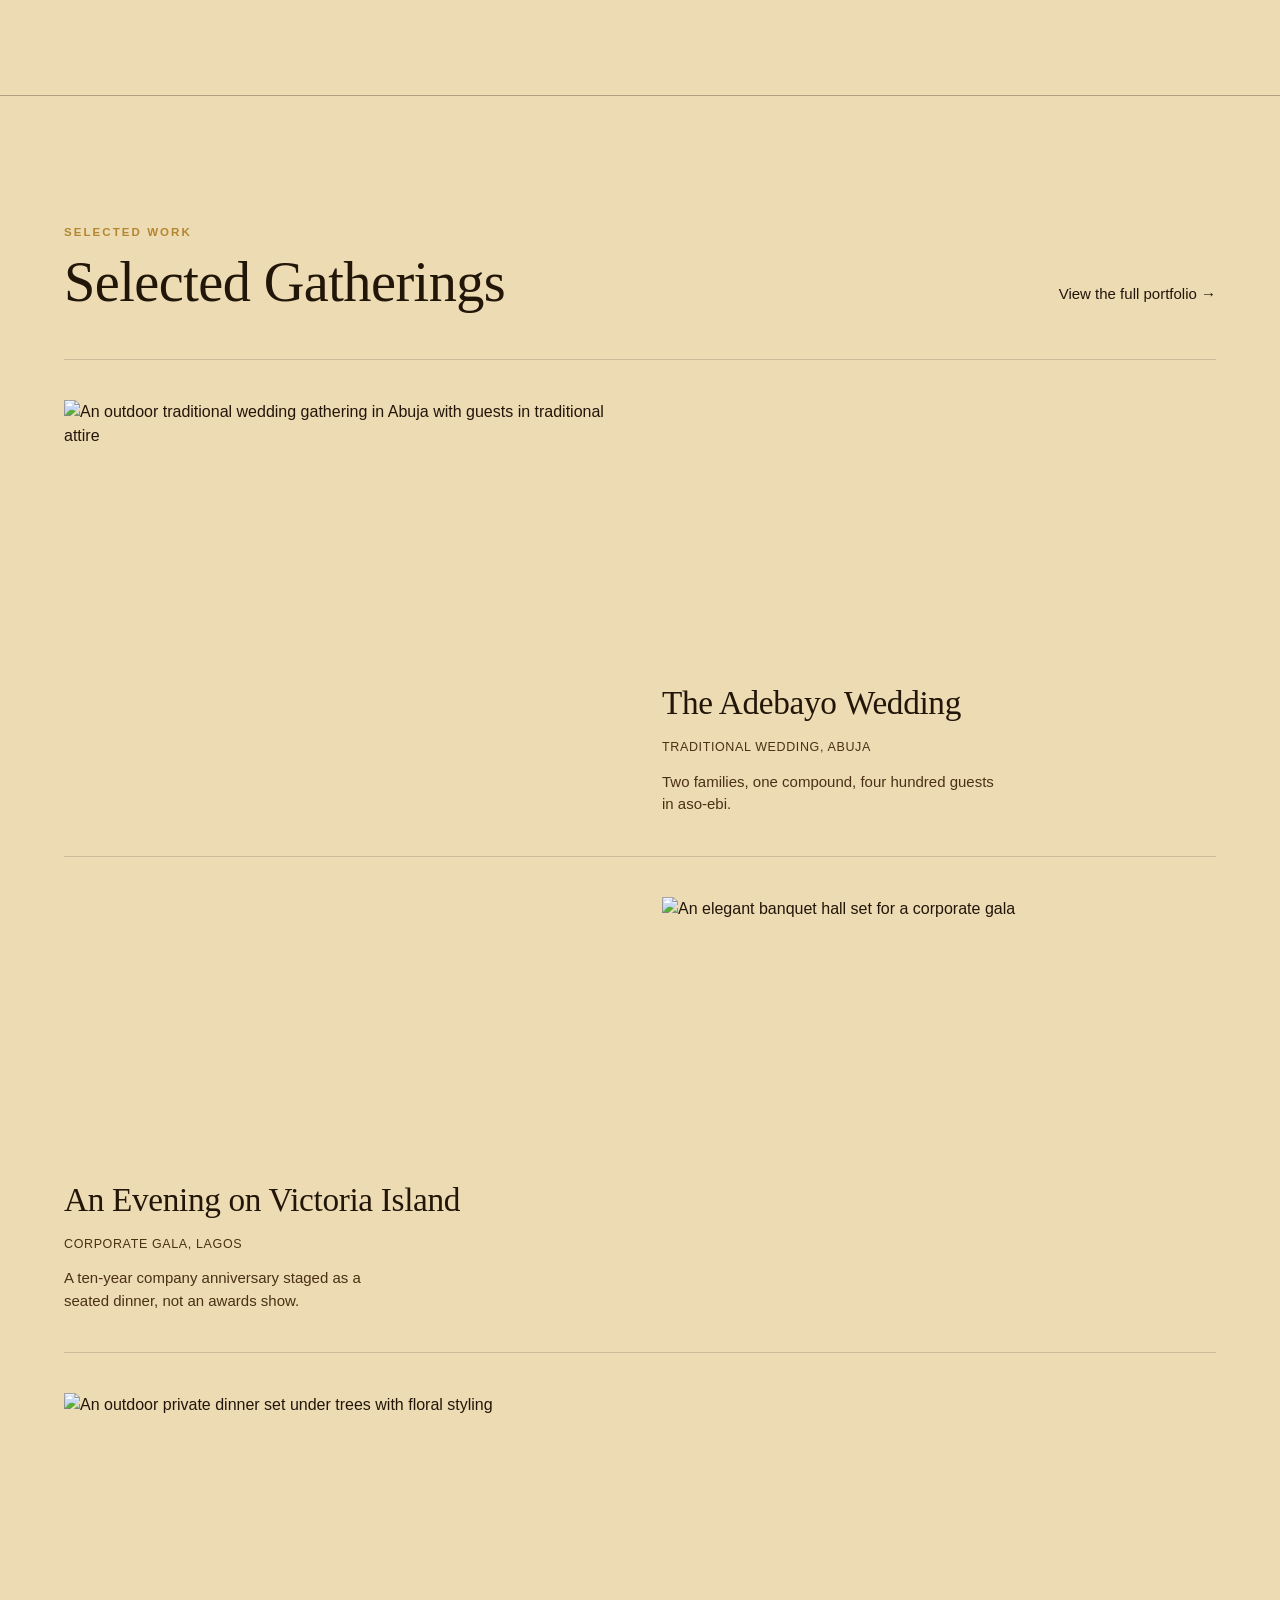
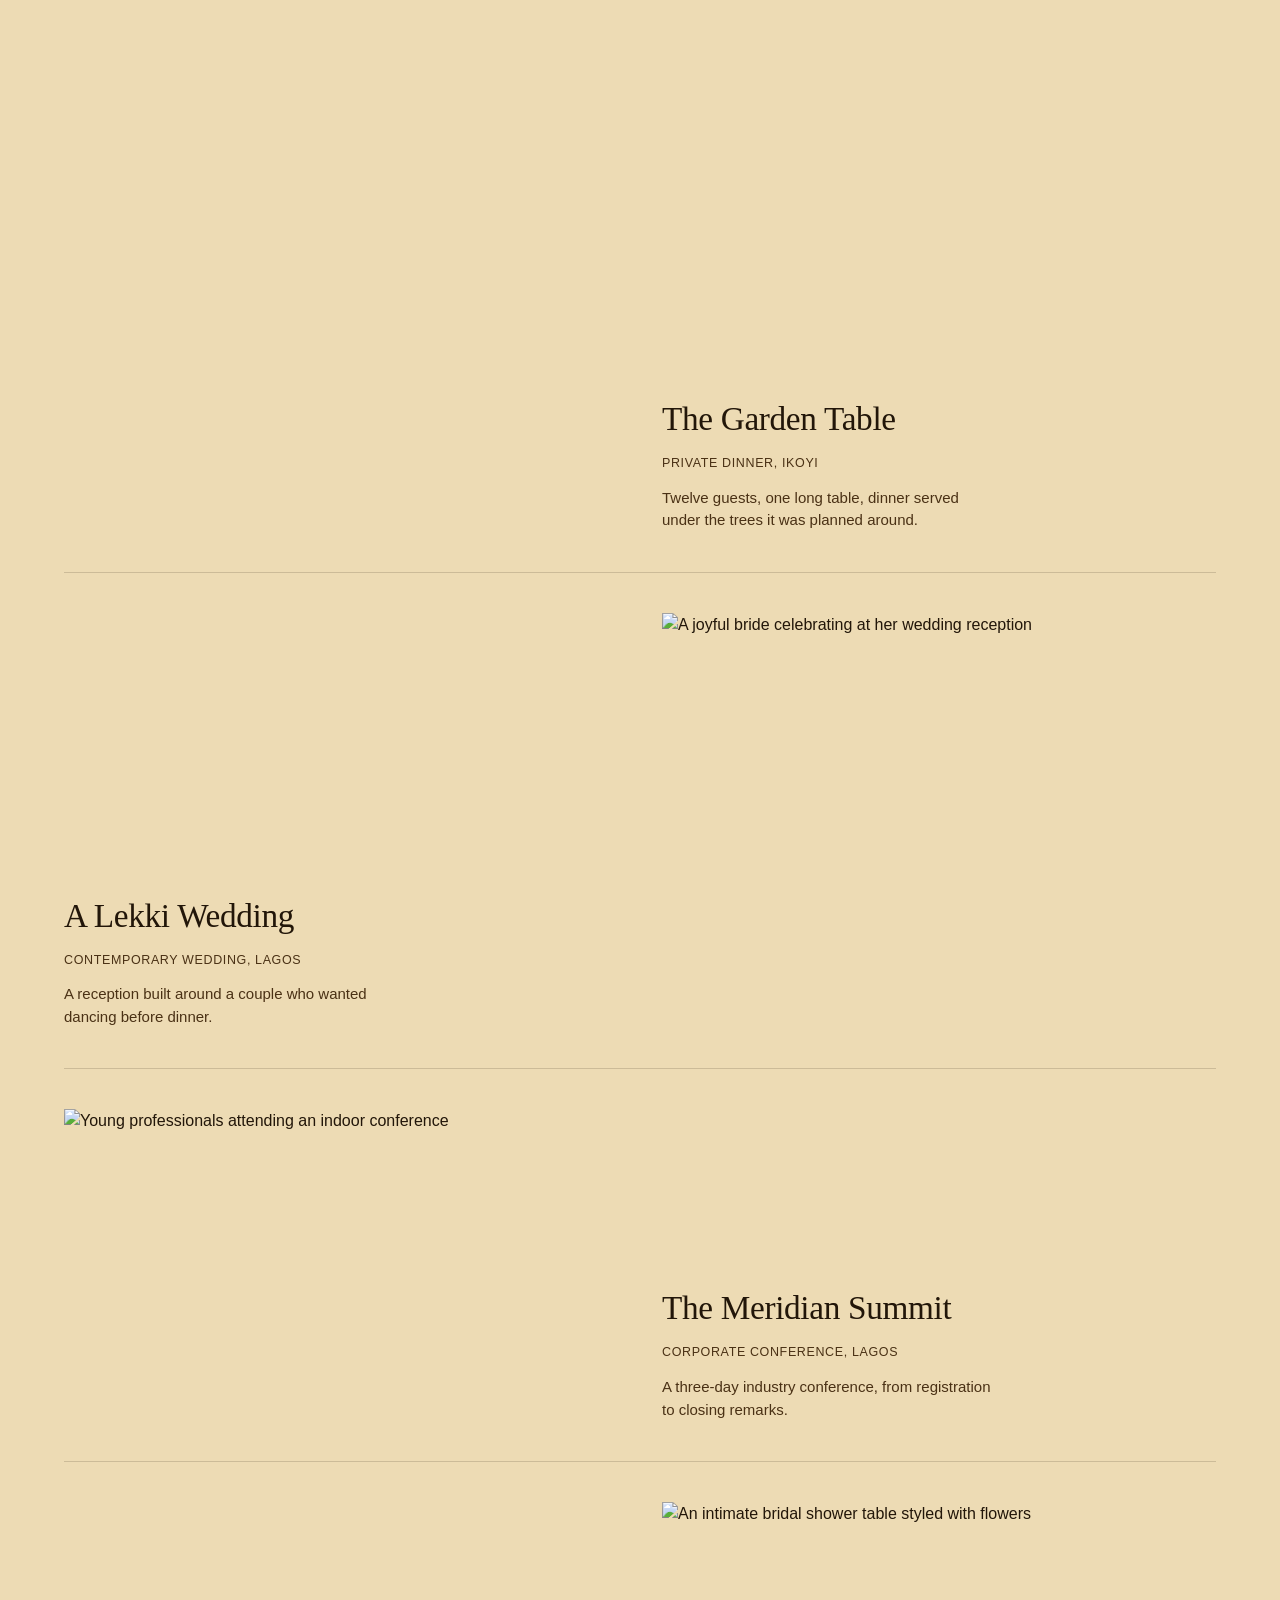
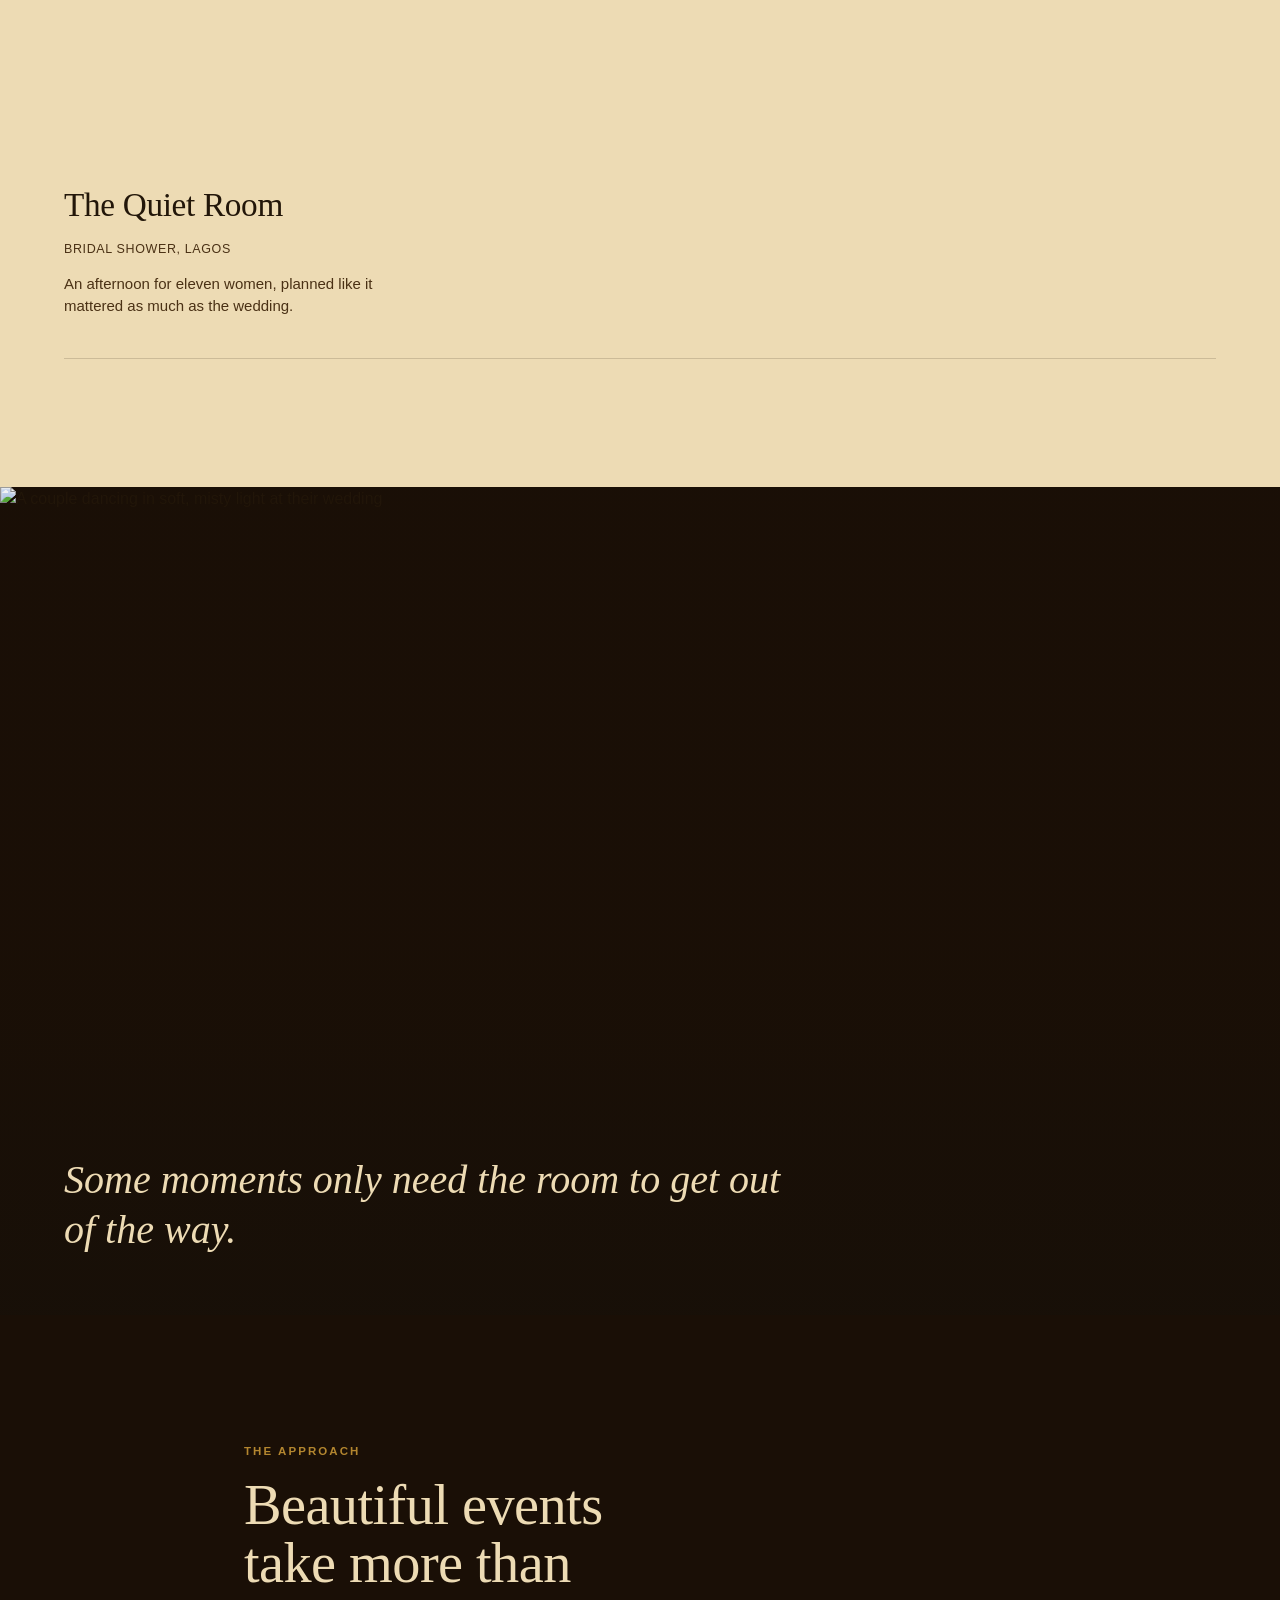
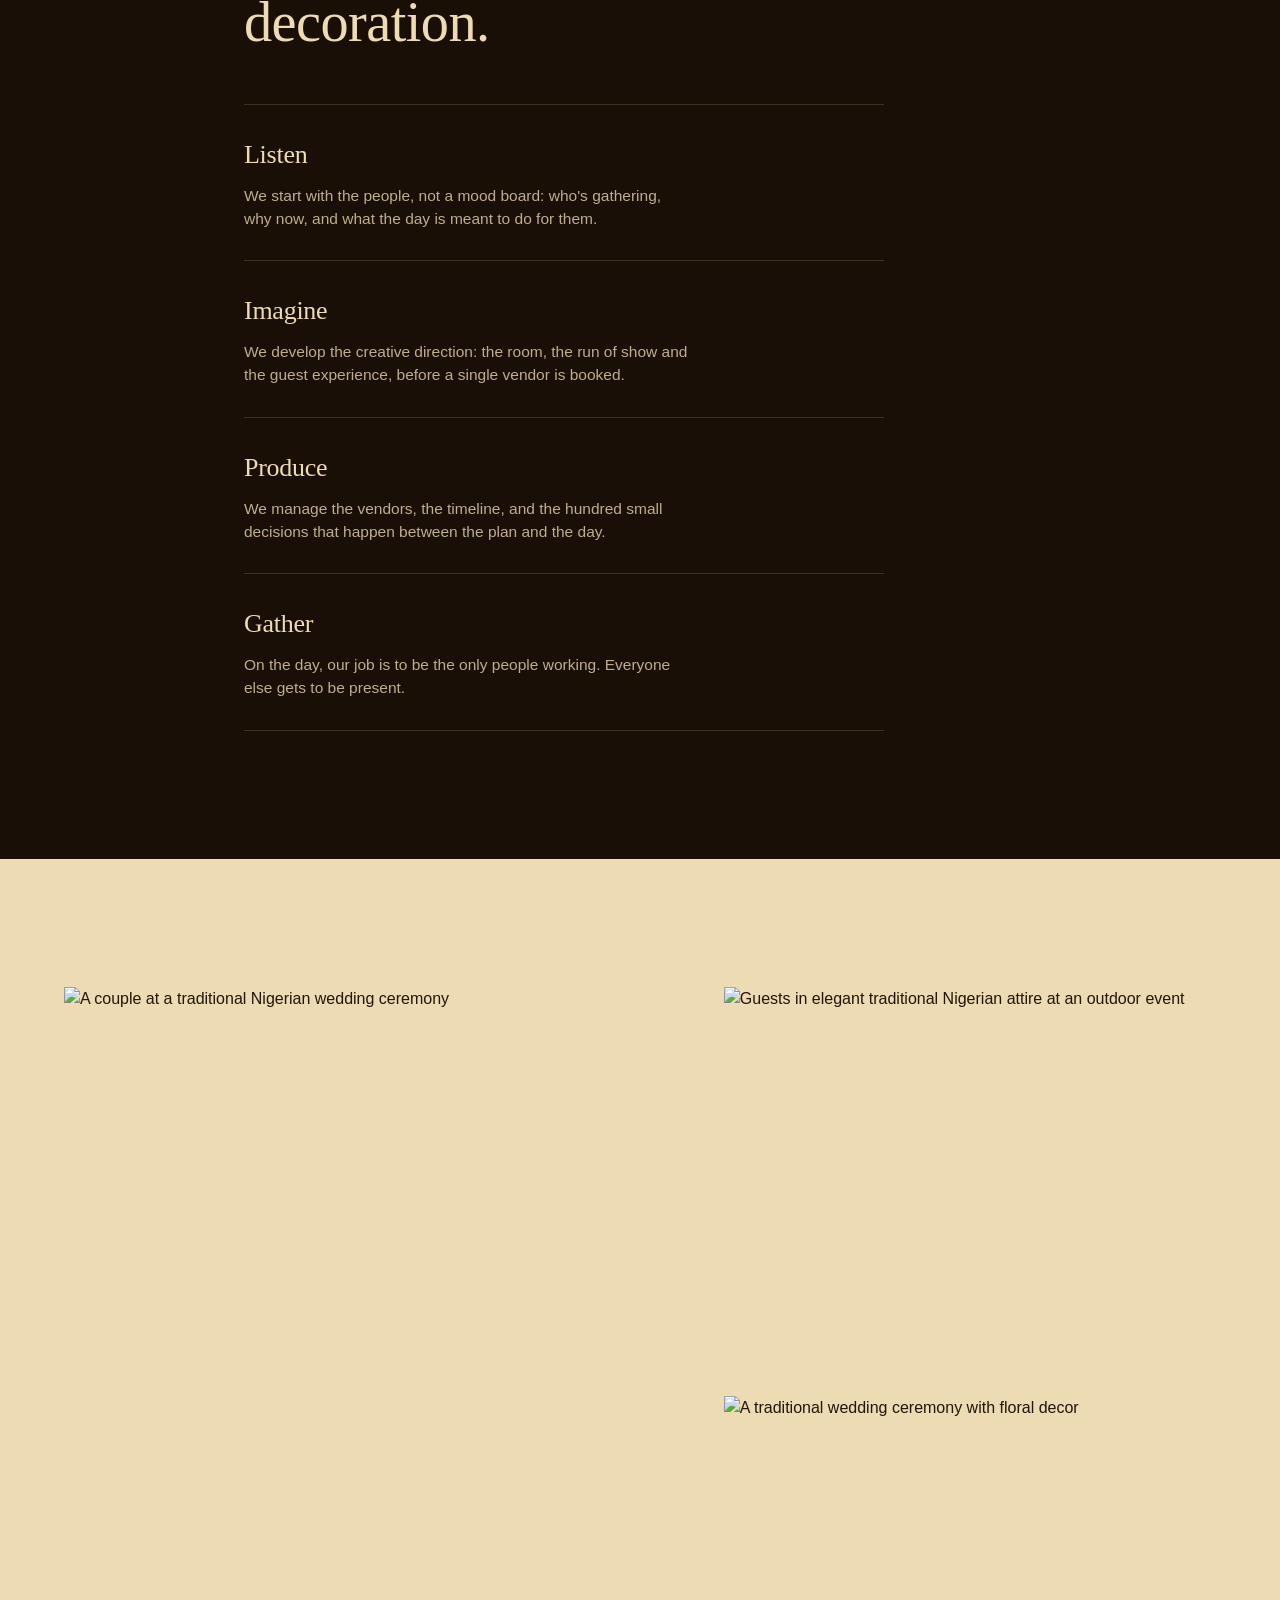
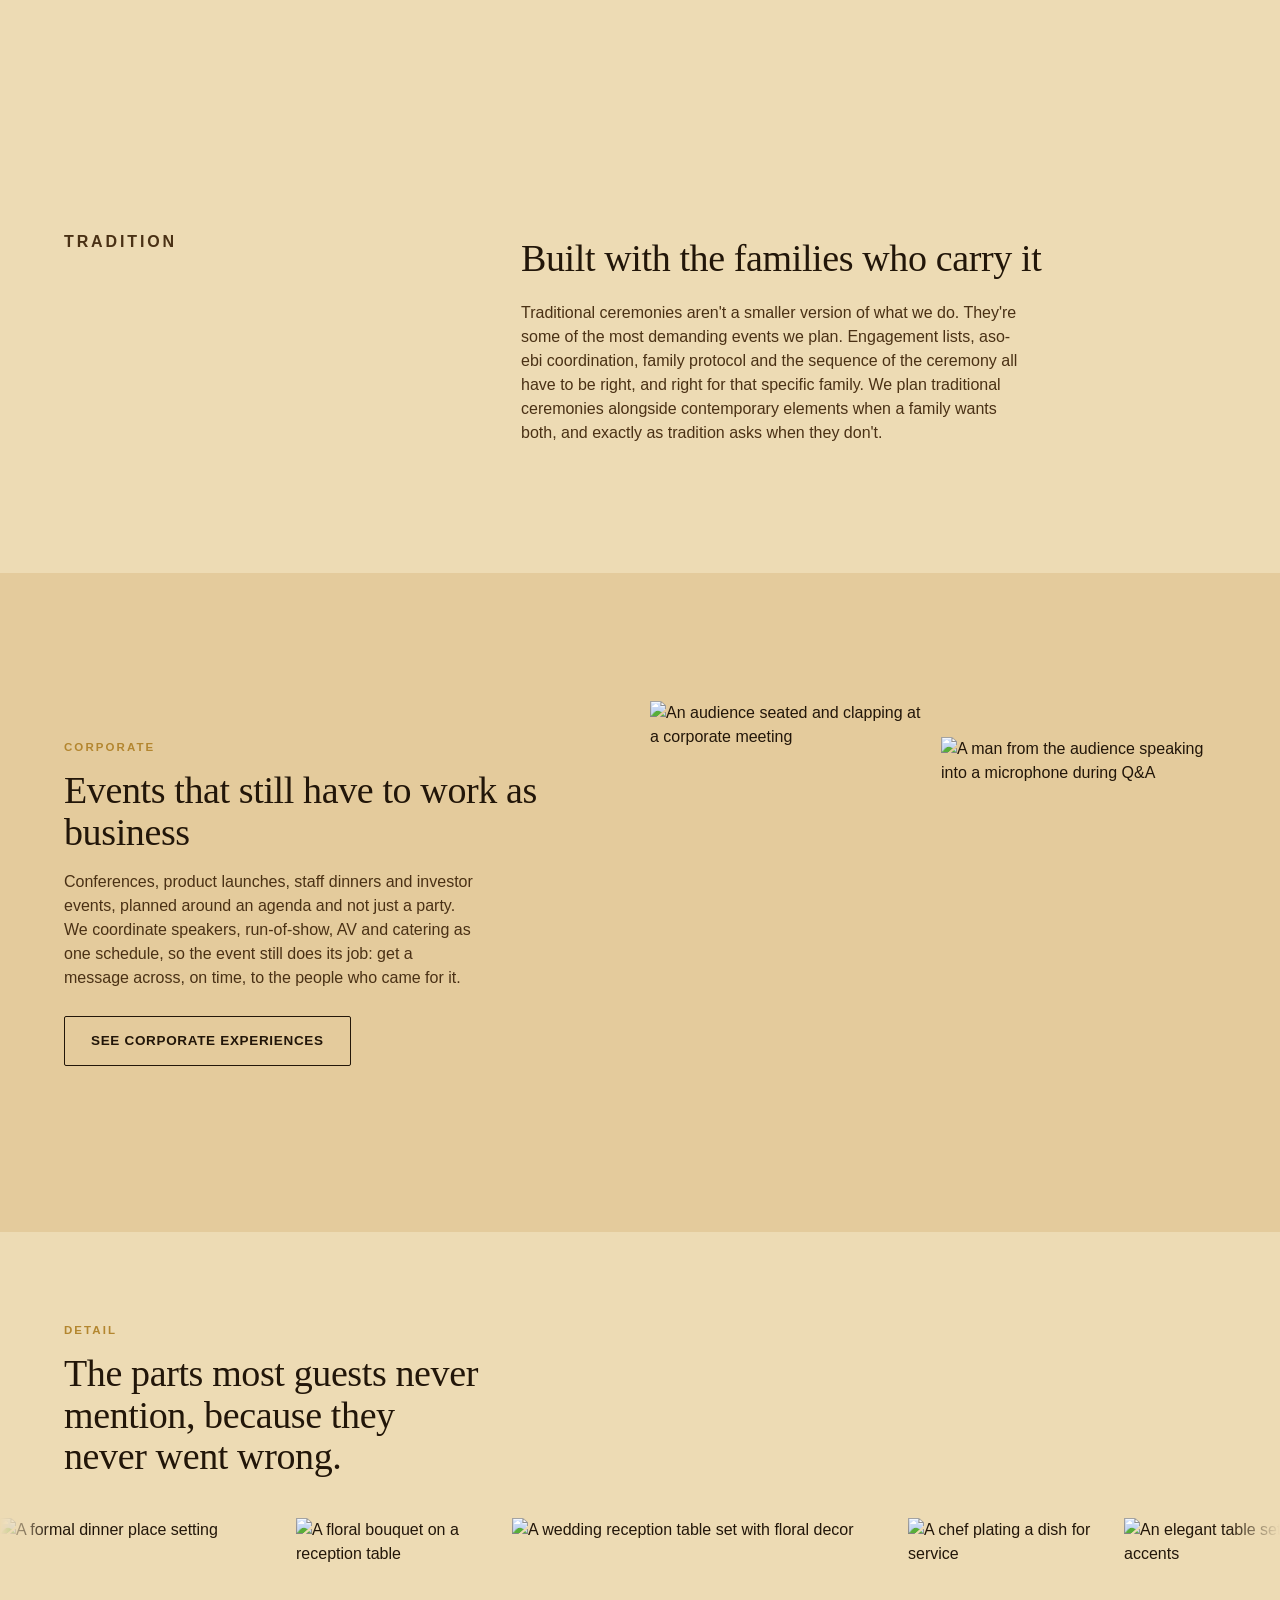
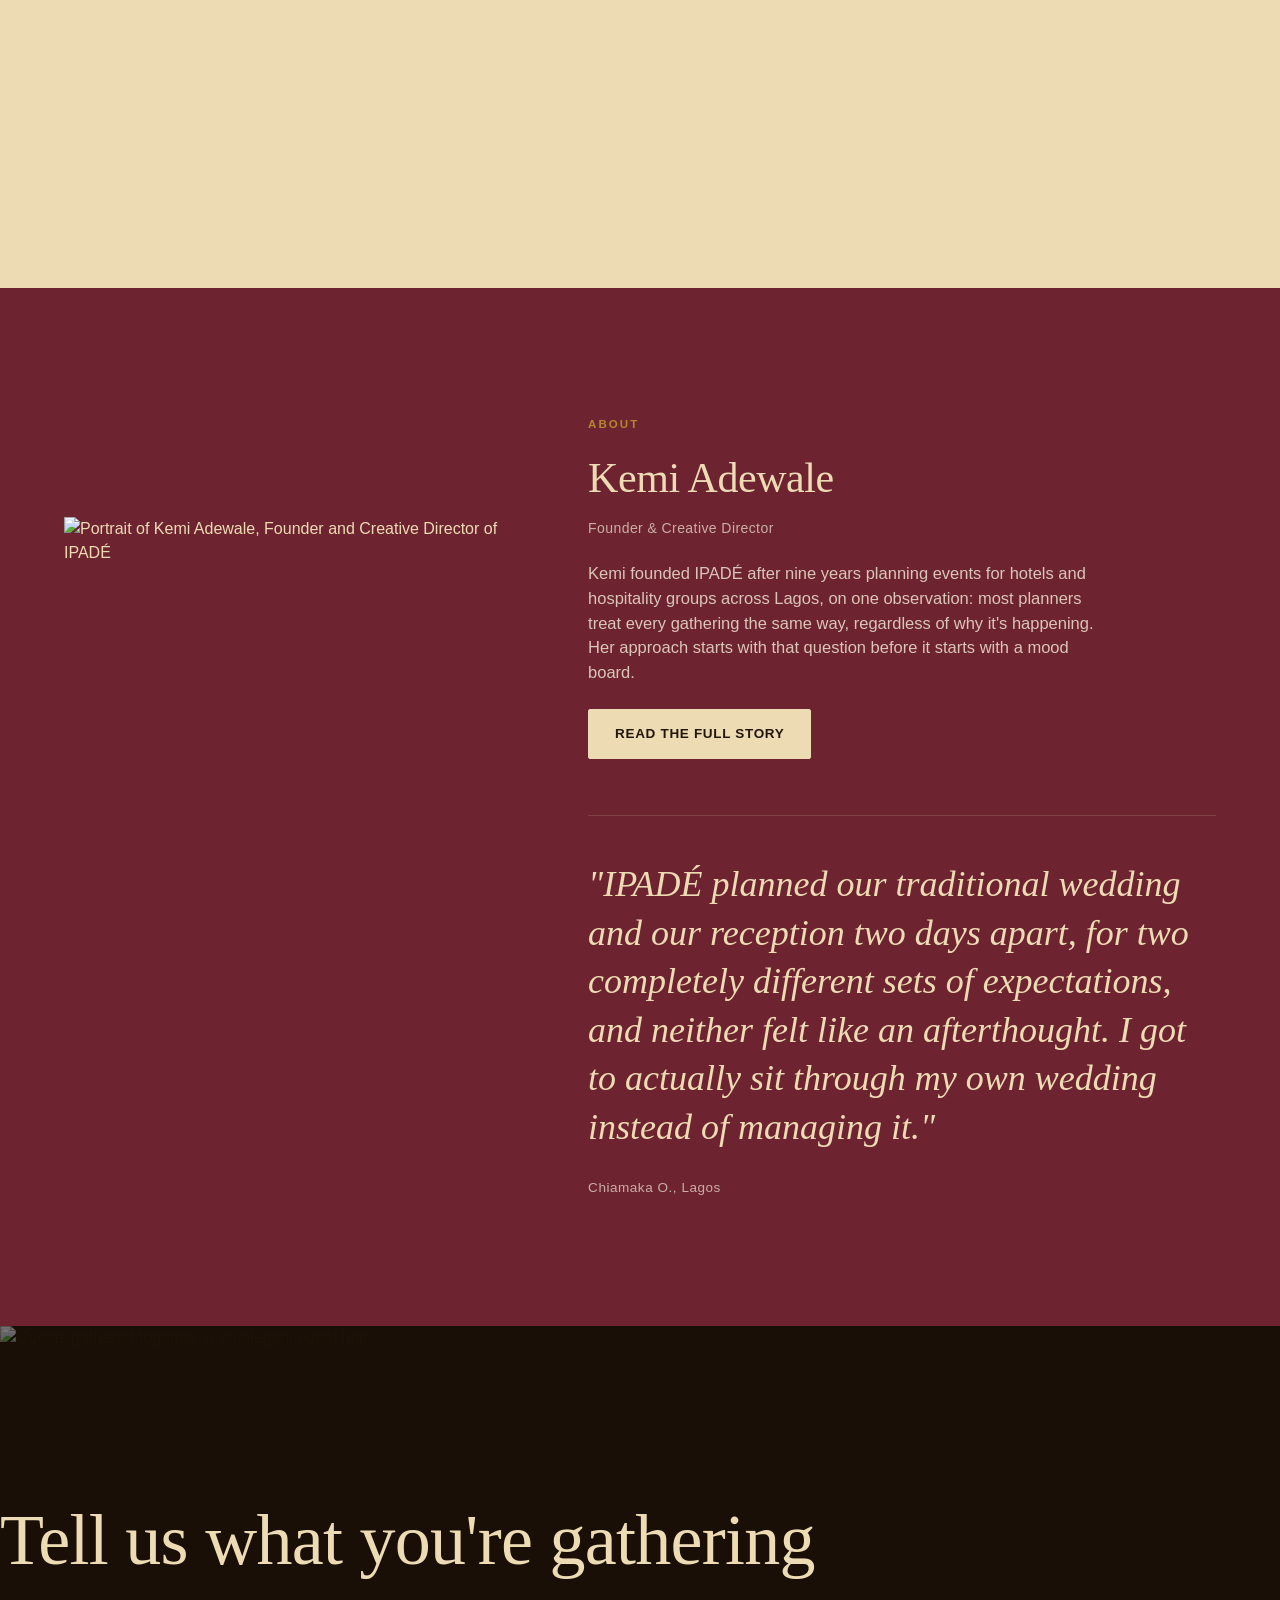
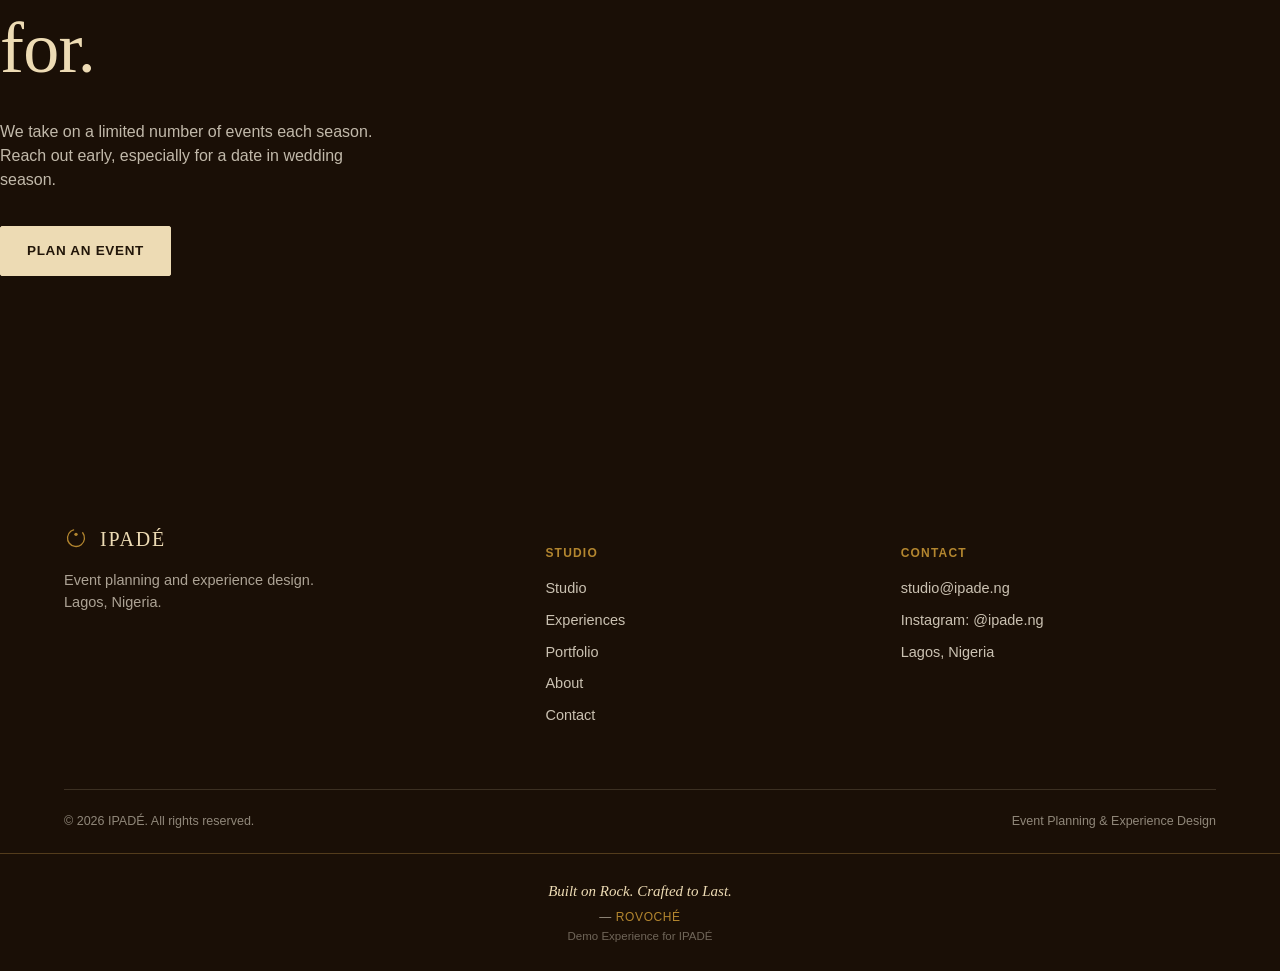
==== commit 54721d22: "Update index.html" ====
--- a/index.html
+++ b/index.html
@@ -36,7 +36,7 @@
   <div class="nav-right">
     <a href="contact.html" class="btn btn-light nav-cta-desktop" style="padding:11px 20px;font-size:12px;">Plan an Event</a>
     <button class="nav-toggle" aria-label="Open menu" aria-expanded="false">
-      <svg viewBox="0 0 24 24" fill="none" stroke="currentColor" stroke-width="1.6"><line x1="3" y1="7" x2="21" y2="7"/><line x1="3" y1="17" x2="21" y2="17"/></svg>
+      <svg viewBox="0 0 24 24" fill="none" stroke="currentColor" stroke-width="1.6" stroke-linecap="round"><line class="bar bar-top" x1="3" y1="6" x2="21" y2="6"/><line class="bar bar-mid" x1="3" y1="12" x2="21" y2="12"/><line class="bar bar-bottom" x1="3" y1="18" x2="21" y2="18"/></svg>
     </button>
   </div>
 </nav>
@@ -335,13 +335,13 @@
     <div class="wrap">
       <div class="founder-grid">
         <div class="reveal-img founder-img">
-          <img src="https://images.pexels.com/photos/9034972/pexels-photo-9034972.jpeg?auto=compress&cs=tinysrgb&w=900" alt="Portrait of Amarachi Ilo, Founder and Creative Director of IPADÉ" loading="lazy">
+          <img src="https://images.pexels.com/photos/9034972/pexels-photo-9034972.jpeg?auto=compress&cs=tinysrgb&w=900" alt="Portrait of Kemi Adewale, Founder and Creative Director of IPADÉ" loading="lazy">
         </div>
         <div class="reveal founder-copy">
           <p class="eyebrow" style="color:var(--bronze);">About</p>
-          <h3 style="color:var(--ivory);margin-top:14px;">Amarachi Ilo</h3>
+          <h3 style="color:var(--ivory);margin-top:14px;">Kemi Adewale</h3>
           <p class="role" style="color:rgba(241,233,216,0.7);font-size:14px;letter-spacing:0.03em;">Founder &amp; Creative Director</p>
-          <p class="bio" style="color:rgba(241,233,216,0.82);">Amarachi founded IPADÉ after nine years planning events for hotels and hospitality groups across Lagos, on one observation: most planners treat every gathering the same way, regardless of why it's happening. Her approach starts with that question before it starts with a mood board.</p>
+          <p class="bio" style="color:rgba(241,233,216,0.82);">Kemi founded IPADÉ after nine years planning events for hotels and hospitality groups across Lagos, on one observation: most planners treat every gathering the same way, regardless of why it's happening. Her approach starts with that question before it starts with a mood board.</p>
           <a href="about.html" class="btn btn-ivory" style="margin-top:24px;">Read the full story</a>
 
           <div class="testimonial" style="margin-top:56px;padding-top:44px;border-top:1px solid var(--line-dark);">
--- a/css/style.css
+++ b/css/style.css
@@ -0,0 +1,505 @@
+/* ============================================================
+   IPADÉ — design tokens
+   Palette pulled from candlelight, clay and Lagos evening light —
+   not the default AI cream/terracotta pairing.
+   ============================================================ */
+:root{
+  --ivory:#EDDBB4;        /* warm gold-sand background — deeper than pale parchment */
+  --ivory-dim:#E4CB9C;    /* section alternate, more saturated */
+  --espresso:#221609;     /* primary text, near-black umber */
+  --espresso-soft:#4A3115;
+  --clay:#C4491E;         /* burnt terracotta accent — bold, used generously */
+  --bronze:#B3862F;       /* warm gold — dividers, labels */
+  --olive:#6E2430;        /* deep wine — secondary dark surface, event-night energy */
+  --charcoal:#1A0F06;     /* darkest surface, footer, overlays */
+  --line:rgba(34,22,9,0.16);
+  --line-dark:rgba(237,219,180,0.16);
+
+  --font-display:'Fraunces', Georgia, serif;
+  --font-body:'Archivo', -apple-system, BlinkMacSystemFont, 'Segoe UI', sans-serif;
+
+  --wrap:1360px;
+  --gutter:clamp(20px, 5vw, 64px);
+
+  --ease:cubic-bezier(.22,.61,.36,1);
+}
+
+*,*::before,*::after{box-sizing:border-box;}
+html{scroll-behavior:smooth;}
+@media (prefers-reduced-motion: reduce){
+  html{scroll-behavior:auto;}
+  *,*::before,*::after{animation-duration:0.001ms !important;animation-iteration-count:1 !important;transition-duration:0.001ms !important;scroll-behavior:auto !important;}
+}
+body{
+  margin:0;
+  background:var(--ivory);
+  color:var(--espresso);
+  font-family:var(--font-body);
+  font-size:16px;
+  line-height:1.5;
+  -webkit-font-smoothing:antialiased;
+}
+img{max-width:100%;display:block;}
+a{color:inherit;text-decoration:none;}
+button{font-family:inherit;cursor:pointer;}
+h1,h2,h3,h4{margin:0;font-family:var(--font-display);font-weight:500;letter-spacing:-0.01em;}
+p{margin:0;}
+.wrap{max-width:var(--wrap);margin:0 auto;padding-left:var(--gutter);padding-right:var(--gutter);}
+
+/* focus visibility */
+a:focus-visible,button:focus-visible,input:focus-visible,textarea:focus-visible,select:focus-visible{
+  outline:2px solid var(--clay);
+  outline-offset:3px;
+}
+
+/* ------------------------------------------------------------
+   Type scale — intentional, not the default 1.25 ratio
+   ------------------------------------------------------------ */
+.eyebrow{
+  font-family:var(--font-body);
+  font-size:11.5px;
+  letter-spacing:0.18em;
+  text-transform:uppercase;
+  color:var(--bronze);
+  font-weight:600;
+}
+.display-1{ font-size:clamp(42px, 6.6vw, 92px); line-height:0.98; }
+.display-2{ font-size:clamp(32px, 4.4vw, 58px); line-height:1.04; }
+.display-3{ font-size:clamp(26px, 3vw, 38px); line-height:1.1; }
+.lede{ font-size:clamp(17px, 1.6vw, 20px); line-height:1.6; color:var(--espresso-soft); }
+
+/* ------------------------------------------------------------
+   Buttons / links
+   ------------------------------------------------------------ */
+.btn{
+  display:inline-flex;
+  align-items:center;
+  gap:10px;
+  padding:14px 26px;
+  font-size:13.5px;
+  letter-spacing:0.05em;
+  text-transform:uppercase;
+  font-weight:600;
+  border:1px solid currentColor;
+  border-radius:2px;
+  transition:background .35s var(--ease), color .35s var(--ease), border-color .35s var(--ease);
+}
+.btn-dark{ color:var(--ivory); background:var(--espresso); border-color:var(--espresso); }
+.btn-dark:hover{ background:var(--clay); border-color:var(--clay); }
+.btn-light{ color:var(--espresso); background:transparent; border-color:var(--espresso); }
+.btn-light:hover{ background:var(--espresso); color:var(--ivory); }
+.btn-ivory{ color:var(--espresso); background:var(--ivory); border-color:var(--ivory); }
+.btn-ivory:hover{ background:transparent; color:var(--ivory); border-color:var(--ivory); }
+
+.text-link{
+  position:relative;
+  padding-bottom:2px;
+  background-image:linear-gradient(currentColor,currentColor);
+  background-position:0 100%;
+  background-repeat:no-repeat;
+  background-size:0% 1px;
+  transition:background-size .4s var(--ease);
+}
+.text-link:hover{ background-size:100% 1px; }
+
+/* ------------------------------------------------------------
+   Nav
+   ------------------------------------------------------------ */
+.site-nav{
+  position:fixed; top:0; left:0; right:0; z-index:60;
+  display:flex; align-items:center; justify-content:space-between;
+  padding:22px var(--gutter);
+  color:var(--ivory);
+  transition:background .5s var(--ease), color .5s var(--ease), padding .4s var(--ease), border-color .5s var(--ease);
+  border-bottom:1px solid transparent;
+}
+.site-nav.is-solid{
+  background:rgba(241,233,216,0.92);
+  backdrop-filter:blur(10px);
+  color:var(--espresso);
+  padding-top:14px; padding-bottom:14px;
+  border-bottom:1px solid var(--line);
+}
+.site-nav.no-hero{ background:var(--ivory); color:var(--espresso); border-bottom:1px solid var(--line); padding-top:14px;padding-bottom:14px; }
+
+.brand{ display:flex; align-items:center; gap:10px; }
+.brand-mark{ width:26px; height:26px; flex:none; }
+.brand-word{
+  font-family:var(--font-display);
+  font-size:19px;
+  letter-spacing:0.09em;
+  font-weight:500;
+}
+
+.nav-links{ display:flex; align-items:center; gap:38px; list-style:none; margin:0; padding:0; }
+.nav-links a{
+  font-size:13px; letter-spacing:0.04em; font-weight:500;
+  position:relative; padding-bottom:3px;
+}
+.nav-links a::after{
+  content:""; position:absolute; left:0; right:0; bottom:0; height:1px;
+  background:currentColor; transform:scaleX(0); transform-origin:left;
+  transition:transform .35s var(--ease);
+}
+.nav-links a:hover::after,.nav-links a[aria-current="page"]::after{ transform:scaleX(1); }
+.nav-right{ display:flex; align-items:center; gap:28px; }
+
+.nav-toggle{ display:none; background:none; border:none; padding:4px; color:inherit; }
+.nav-toggle svg{ width:22px; height:22px; }
+
+@media (max-width: 880px){
+  .nav-links{
+    position:fixed; inset:0; top:0;
+    background:var(--espresso); color:var(--ivory);
+    flex-direction:column; justify-content:center; align-items:flex-start;
+    gap:22px; padding:100px var(--gutter) 60px;
+    transform:translateY(-100%); transition:transform .5s var(--ease);
+  }
+  .nav-links a{ font-size:22px; font-family:var(--font-display); }
+  .nav-links.is-open{ transform:translateY(0); }
+  .nav-toggle{ display:block; }
+  .nav-cta-desktop{ display:none; }
+}
+
+/* ------------------------------------------------------------
+   Hero — signature circular reveal
+   ------------------------------------------------------------ */
+.hero{
+  position:relative; height:100svh; min-height:560px;
+  overflow:hidden; background:var(--charcoal);
+}
+.hero-img{
+  position:absolute; inset:0; width:100%; height:100%;
+  object-fit:cover; object-position:center 38%;
+  clip-path:circle(0% at 50% 50%);
+  transition:clip-path 1.5s var(--ease);
+}
+.hero.is-revealed .hero-img{ clip-path:circle(75% at 50% 50%); }
+.hero::after{
+  content:""; position:absolute; inset:0;
+  background:
+    radial-gradient(120% 90% at 8% 100%, rgba(12,7,3,0.86) 0%, rgba(12,7,3,0.5) 38%, rgba(12,7,3,0.08) 62%),
+    linear-gradient(180deg, rgba(12,7,3,0.42) 0%, rgba(12,7,3,0.08) 26%, rgba(12,7,3,0.22) 62%, rgba(12,7,3,0.72) 100%);
+}
+.hero-headline,.hero-sub,.hero-scroll-note{
+  text-shadow:0 2px 20px rgba(0,0,0,0.5), 0 1px 2px rgba(0,0,0,0.65);
+}
+.hero-content{
+  position:relative; z-index:2; height:100%;
+  display:flex; flex-direction:column; justify-content:flex-end;
+  padding:0 var(--gutter) 72px;
+  color:var(--ivory);
+  opacity:0; transform:translateY(16px);
+  transition:opacity 1s var(--ease) .55s, transform 1s var(--ease) .55s;
+}
+.hero.is-revealed .hero-content{ opacity:1; transform:translateY(0); }
+.hero-headline{ max-width:820px; font-size:clamp(38px, 6.2vw, 78px); line-height:1.02; }
+.hero-sub{ margin-top:22px; max-width:460px; font-size:16px; color:rgba(241,233,216,0.86); }
+.hero-cta-row{ margin-top:34px; display:flex; align-items:center; gap:24px; flex-wrap:wrap; }
+.hero-scroll-note{ font-size:12px; letter-spacing:0.08em; text-transform:uppercase; color:rgba(241,233,216,0.7); }
+
+@media (max-width:700px){
+  .hero{ height:88svh; }
+  .hero-content{ padding-bottom:48px; }
+}
+
+/* page hero (subpages, no circle reveal, image + title bar) */
+.page-hero{
+  position:relative; height:64vh; min-height:420px; overflow:hidden; background:var(--charcoal);
+}
+.page-hero img{ position:absolute; inset:0; width:100%; height:100%; object-fit:cover; }
+.page-hero::after{ content:""; position:absolute; inset:0; background:linear-gradient(180deg, rgba(12,7,3,0.3), rgba(12,7,3,0.7)); }
+.page-hero-content h1,.page-hero-content .eyebrow{ text-shadow:0 2px 18px rgba(0,0,0,0.5), 0 1px 2px rgba(0,0,0,0.6); }
+.page-hero-content{
+  position:relative; z-index:2; height:100%; display:flex; flex-direction:column; justify-content:flex-end;
+  padding:0 var(--gutter) 56px; color:var(--ivory);
+}
+.page-hero-content .eyebrow{ color:var(--ivory); opacity:0.75; }
+.page-hero-content h1{ font-size:clamp(36px,5.2vw,66px); margin-top:14px; max-width:780px; }
+
+/* ------------------------------------------------------------
+   Sections / rhythm
+   ------------------------------------------------------------ */
+section{ position:relative; }
+.section-pad{ padding:clamp(70px,10vw,140px) 0; }
+.section-pad-sm{ padding:clamp(48px,7vw,90px) 0; }
+.dark-surface{ background:var(--charcoal); color:var(--ivory); }
+.olive-surface{ background:var(--olive); color:var(--ivory); }
+.alt-surface{ background:var(--ivory-dim); }
+
+.reveal{ opacity:0; transform:translateY(26px); transition:opacity .9s var(--ease), transform .9s var(--ease); }
+.reveal.is-in{ opacity:1; transform:translateY(0); }
+.reveal-img{ overflow:hidden; }
+.reveal-img img{ transform:scale(1.08); transition:transform 1.1s var(--ease); }
+.reveal-img.is-in img{ transform:scale(1); }
+
+.hover-scale{ overflow:hidden; }
+.hover-scale img{ transition:transform .7s var(--ease); }
+.hover-scale:hover img{ transform:scale(1.045); }
+
+hr.rule{ border:none; border-top:1px solid var(--line); margin:0; }
+hr.rule-dark{ border:none; border-top:1px solid var(--line-dark); margin:0; }
+
+/* ------------------------------------------------------------
+   Introduction (THE STUDIO)
+   ------------------------------------------------------------ */
+.intro-grid{
+  display:grid; grid-template-columns:0.9fr 1.4fr; gap:60px; align-items:start;
+}
+.intro-grid .intro-visual{ align-self:stretch; }
+.intro-grid .intro-visual img{ width:100%; height:100%; object-fit:cover; min-height:280px; }
+@media (max-width:880px){
+  .intro-grid{ grid-template-columns:1fr; gap:32px; }
+  .intro-grid .intro-visual{ order:2; }
+}
+
+/* ------------------------------------------------------------
+   Experience / services — asymmetric editorial composition
+   ------------------------------------------------------------ */
+.exp-block{ display:grid; gap:2px; background:var(--line); border-top:1px solid var(--line); border-bottom:1px solid var(--line); }
+.exp-row{ display:grid; grid-template-columns:1.15fr 0.85fr; background:var(--ivory); }
+.exp-row.reverse{ grid-template-columns:0.85fr 1.15fr; }
+.exp-row .exp-figure{ position:relative; min-height:420px; overflow:hidden; }
+.exp-row .exp-figure img{ width:100%; height:100%; object-fit:cover; }
+.exp-row.reverse .exp-figure{ order:2; }
+.exp-copy{ display:flex; flex-direction:column; justify-content:center; padding:48px var(--gutter); gap:16px; }
+.exp-copy .num{ font-family:var(--font-display); font-style:italic; font-size:15px; color:var(--bronze); }
+.exp-copy h3{ font-size:clamp(26px,3vw,36px); }
+.exp-copy p{ max-width:38ch; color:var(--espresso-soft); font-size:15.5px; }
+
+@media (max-width:880px){
+  .exp-row,.exp-row.reverse{ grid-template-columns:1fr; }
+  .exp-row .exp-figure{ min-height:280px; order:1 !important; }
+  .exp-copy{ padding:34px var(--gutter); }
+}
+
+/* ------------------------------------------------------------
+   Featured work — editorial, unequal rows, no card grid
+   ------------------------------------------------------------ */
+.gatherings{ display:flex; flex-direction:column; }
+.gathering-row{
+  display:grid; grid-template-columns:1fr 1fr; gap:44px; align-items:end;
+  padding:40px 0; border-bottom:1px solid var(--line);
+}
+.gathering-row:first-child{ border-top:1px solid var(--line); }
+.gathering-row .g-figure{ overflow:hidden; }
+.gathering-row .g-figure img{ width:100%; height:100%; object-fit:cover; aspect-ratio:4/3; }
+.gathering-row.tall .g-figure img{ aspect-ratio:3/4; }
+.gathering-row.wide .g-figure img{ aspect-ratio:16/9; }
+.g-meta{ display:flex; flex-direction:column; gap:10px; }
+.g-index{ font-family:var(--font-display); font-style:italic; color:var(--bronze); font-size:14px; }
+.g-title{ font-size:clamp(24px,2.6vw,34px); }
+.g-tags{ font-size:12.5px; letter-spacing:0.05em; text-transform:uppercase; color:var(--espresso-soft); }
+.g-note{ font-size:15px; color:var(--espresso-soft); max-width:40ch; margin-top:4px; }
+
+.gathering-row:nth-child(even){ grid-template-columns:1fr 1fr; }
+.gathering-row:nth-child(even) .g-figure{ order:2; }
+.gathering-row:nth-child(even) .g-meta{ order:1; }
+
+@media (max-width:820px){
+  .gathering-row,.gathering-row:nth-child(even){ grid-template-columns:1fr; gap:18px; }
+  .gathering-row .g-figure,.gathering-row:nth-child(even) .g-figure{ order:1; }
+  .gathering-row .g-meta,.gathering-row:nth-child(even) .g-meta{ order:2; }
+}
+
+/* ------------------------------------------------------------
+   Full-viewport editorial image moment
+   ------------------------------------------------------------ */
+.image-moment{ position:relative; height:92vh; min-height:520px; overflow:hidden; background:var(--charcoal); }
+.image-moment img{ position:absolute; inset:0; width:100%; height:100%; object-fit:cover; }
+.image-moment::after{ content:""; position:absolute; inset:0; background:linear-gradient(0deg, rgba(22,16,9,0.55), rgba(22,16,9,0.05) 45%); }
+.image-moment-caption{
+  position:relative; z-index:2; height:100%; display:flex; align-items:flex-end; padding:0 var(--gutter) 60px;
+}
+.image-moment-caption p{
+  font-family:var(--font-display); font-style:italic; color:var(--ivory);
+  font-size:clamp(22px,3.4vw,40px); max-width:720px; line-height:1.25;
+}
+
+/* ------------------------------------------------------------
+   Approach — vertical rule sequence (real order, so numbers earn their place)
+   ------------------------------------------------------------ */
+.approach{ display:flex; flex-direction:column; }
+.approach-step{
+  padding:30px 0; border-top:1px solid var(--line-dark);
+  display:grid; grid-template-columns:1fr; max-width:640px;
+}
+.approach-step:last-child{ border-bottom:1px solid var(--line-dark); }
+.approach-step h4{ font-size:clamp(20px,2.4vw,26px); color:var(--ivory); }
+.approach-step p{ margin-top:10px; max-width:52ch; color:rgba(237,219,180,0.78); font-size:15.5px; }
+
+/* ------------------------------------------------------------
+   Cultural celebrations — image-dominant asymmetric pair
+   ------------------------------------------------------------ */
+.culture-grid{ display:grid; grid-template-columns:1.3fr 1fr; gap:20px; }
+.culture-grid .cg-main{ grid-row:span 2; }
+.culture-grid img{ width:100%; height:100%; object-fit:cover; }
+.culture-grid .cg-main img{ aspect-ratio:4/5; }
+.culture-grid .cg-sub img{ aspect-ratio:16/10; }
+.culture-copy{ margin-top:44px; display:grid; grid-template-columns:0.6fr 1fr; gap:40px; }
+.culture-copy h3{ font-size:clamp(26px,3.2vw,38px); }
+.culture-copy p{ color:var(--espresso-soft); font-size:16px; max-width:56ch; }
+@media (max-width:820px){
+  .culture-grid{ grid-template-columns:1fr 1fr; }
+  .culture-grid .cg-main{ grid-row:span 1; }
+  .culture-copy{ grid-template-columns:1fr; gap:16px; }
+}
+
+/* ------------------------------------------------------------
+   Corporate section
+   ------------------------------------------------------------ */
+.corp-grid{ display:grid; grid-template-columns:1fr 1fr; gap:20px; align-items:center; }
+.corp-copy{ padding-right:20px; }
+.corp-images{ display:grid; grid-template-columns:1fr 1fr; gap:16px; }
+.corp-images img{ width:100%; object-fit:cover; aspect-ratio:3/4; }
+.corp-images .img-b{ margin-top:36px; }
+@media (max-width:880px){
+  .corp-grid{ grid-template-columns:1fr; gap:32px; }
+  .corp-copy{ padding-right:0; order:1; }
+  .corp-images{ order:2; }
+}
+
+/* ------------------------------------------------------------
+   Details / catering strip
+   ------------------------------------------------------------ */
+.gallery-marquee-wrap{ width:100%; overflow:hidden; -webkit-mask-image:linear-gradient(90deg, transparent, #000 4%, #000 96%, transparent); mask-image:linear-gradient(90deg, transparent, #000 4%, #000 96%, transparent); }
+.gallery-marquee-track{ display:flex; gap:16px; width:max-content; animation:gallery-scroll 46s linear infinite; }
+.gallery-marquee-wrap:hover .gallery-marquee-track{ animation-play-state:paused; }
+.gm-item{ flex:none; height:280px; overflow:hidden; }
+.gm-item img{ height:100%; width:auto; display:block; object-fit:cover; transition:transform .8s var(--ease); }
+.gm-item:hover img{ transform:scale(1.04); }
+.gm-w-s{ width:200px; }
+.gm-w-m{ width:280px; }
+.gm-w-l{ width:380px; }
+@keyframes gallery-scroll{ from{ transform:translateX(0); } to{ transform:translateX(-50%); } }
+@media (max-width:700px){
+  .gm-item{ height:210px; }
+  .gm-w-s{ width:150px; } .gm-w-m{ width:210px; } .gm-w-l{ width:280px; }
+}
+@media (prefers-reduced-motion: reduce){
+  .gallery-marquee-wrap{ overflow-x:auto; -webkit-mask-image:none; mask-image:none; }
+  .gallery-marquee-track{ animation:none !important; transform:none !important; }
+}
+
+/* ------------------------------------------------------------
+   About / founder
+   ------------------------------------------------------------ */
+.founder-grid{ display:grid; grid-template-columns:0.85fr 1.15fr; gap:60px; align-items:center; }
+.founder-grid .founder-img{ overflow:hidden; }
+.founder-grid .founder-img img{ width:100%; aspect-ratio:4/5; object-fit:cover; object-position:top; }
+.founder-copy h3{ font-size:clamp(28px,3.4vw,42px); }
+.founder-copy .role{ margin-top:8px; }
+.founder-copy p.bio{ margin-top:22px; font-size:16.5px; color:var(--espresso-soft); max-width:56ch; }
+@media (max-width:880px){
+  .founder-grid{ grid-template-columns:1fr; gap:30px; }
+}
+
+/* ------------------------------------------------------------
+   Testimonial
+   ------------------------------------------------------------ */
+.testimonial{ max-width:900px; }
+.testimonial blockquote{ margin:0; font-family:var(--font-display); font-style:italic; font-size:clamp(24px,3vw,36px); line-height:1.35; color:var(--ivory); }
+.testimonial cite{ display:block; margin-top:26px; font-style:normal; font-size:13.5px; letter-spacing:0.04em; color:rgba(241,233,216,0.7); }
+
+/* ------------------------------------------------------------
+   Final CTA
+   ------------------------------------------------------------ */
+.final-cta{ position:relative; overflow:hidden; background:var(--charcoal); }
+.final-cta img{ position:absolute; inset:0; width:100%; height:100%; object-fit:cover; opacity:0.42; }
+.final-cta-content{ position:relative; z-index:2; text-align:left; color:var(--ivory); padding:clamp(90px,14vw,160px) 0; }
+.final-cta h2{ font-size:clamp(36px,6vw,72px); max-width:820px; }
+.final-cta p{ margin-top:18px; max-width:44ch; color:rgba(241,233,216,0.78); }
+.final-cta .btn{ margin-top:34px; }
+
+/* ------------------------------------------------------------
+   Footer
+   ------------------------------------------------------------ */
+.site-footer{ background:var(--charcoal); color:var(--ivory); padding:clamp(56px,8vw,88px) 0 0; }
+.footer-top{ display:grid; grid-template-columns:1.4fr 1fr 1fr; gap:40px; padding-bottom:52px; border-bottom:1px solid var(--line-dark); }
+.footer-brand{ display:flex; align-items:center; gap:10px; }
+.footer-brand .brand-mark{ color:var(--bronze); }
+.footer-brand .brand-word{ font-size:20px; }
+.footer-tag{ margin-top:16px; max-width:34ch; font-size:14.5px; color:rgba(241,233,216,0.68); }
+.footer-col h5{ font-size:12px; letter-spacing:0.1em; text-transform:uppercase; color:var(--bronze); font-family:var(--font-body); font-weight:600; margin-bottom:16px; }
+.footer-col a,.footer-col p{ display:block; font-size:14.5px; color:rgba(241,233,216,0.82); margin-bottom:10px; }
+.footer-col a:hover{ color:var(--ivory); }
+@media (max-width:760px){
+  .footer-top{ grid-template-columns:1fr 1fr; }
+  .footer-brand{ grid-column:1/-1; margin-bottom:8px; }
+}
+
+.footer-base{ display:flex; align-items:center; justify-content:space-between; padding:22px 0; font-size:12.5px; color:rgba(241,233,216,0.55); flex-wrap:wrap; gap:10px; }
+
+/* ROVOCHÉ footer signature block */
+.rvc-signoff{ border-top:1px solid rgba(140,107,50,0.5); padding:26px 0; }
+.rvc-signoff-inner{ text-align:center; }
+.rvc-line{ font-family:var(--font-display); font-style:italic; font-size:15px; color:var(--ivory); }
+.rvc-by{ margin-top:6px; font-size:12px; letter-spacing:0.05em; color:rgba(241,233,216,0.6); }
+.rvc-by a{ color:var(--bronze); }
+.rvc-by a:hover{ text-decoration:underline; }
+.rvc-sub{ margin-top:2px; font-size:11.5px; color:rgba(241,233,216,0.4); }
+
+/* ------------------------------------------------------------
+   ROVOCHÉ floating signature pill
+   ------------------------------------------------------------ */
+.rvc-pill{
+  position:fixed; left:18px; bottom:18px; z-index:80;
+  display:flex; align-items:center; gap:9px;
+  padding:9px 12px 9px 11px;
+  background:rgba(241,233,216,0.82);
+  backdrop-filter:blur(8px);
+  -webkit-backdrop-filter:blur(8px);
+  border:1px solid rgba(36,27,20,0.14);
+  border-radius:999px;
+  box-shadow:0 6px 18px rgba(22,16,9,0.10);
+  font-size:12px; color:var(--espresso);
+  opacity:0; transform:translateY(8px);
+  pointer-events:none;
+  transition:opacity .6s var(--ease), transform .6s var(--ease);
+}
+.rvc-pill.is-visible{ opacity:1; transform:translateY(0); pointer-events:auto; }
+.rvc-pill .dot{ width:6px; height:6px; border-radius:50%; background:#B5402C; flex:none; }
+.rvc-pill a{ font-weight:600; letter-spacing:0.01em; }
+.rvc-pill a:hover{ text-decoration:underline; }
+.rvc-pill .close{
+  border:none; background:none; padding:2px 2px 2px 6px; color:var(--espresso-soft);
+  font-size:14px; line-height:1; opacity:0.6;
+}
+.rvc-pill .close:hover{ opacity:1; }
+@media (max-width:600px){
+  .rvc-pill{ left:12px; bottom:12px; font-size:11.5px; padding:8px 10px 8px 10px; }
+}
+
+/* ------------------------------------------------------------
+   Forms (contact page)
+   ------------------------------------------------------------ */
+.field{ display:flex; flex-direction:column; gap:8px; margin-bottom:26px; }
+.field label{ font-size:12.5px; letter-spacing:0.05em; text-transform:uppercase; color:var(--bronze); font-weight:600; }
+.field input,.field select,.field textarea{
+  font-family:var(--font-body); font-size:16px; color:var(--espresso);
+  background:transparent; border:none; border-bottom:1px solid var(--line);
+  padding:10px 2px; transition:border-color .3s var(--ease);
+}
+.field input:focus,.field select:focus,.field textarea:focus{ border-bottom-color:var(--espresso); outline:none; }
+.field textarea{ resize:vertical; min-height:110px; }
+.form-grid{ display:grid; grid-template-columns:1fr 1fr; gap:0 40px; }
+.form-grid .field.full{ grid-column:1/-1; }
+@media (max-width:640px){ .form-grid{ grid-template-columns:1fr; } }
+
+/* Portfolio filter (contact for portfolio page) */
+.filter-row{ display:flex; gap:10px; flex-wrap:wrap; margin-bottom:44px; }
+.filter-btn{
+  padding:9px 18px; border:1px solid var(--line); border-radius:999px; font-size:12.5px;
+  letter-spacing:0.04em; text-transform:uppercase; background:transparent; color:var(--espresso-soft);
+  transition:all .3s var(--ease);
+}
+.filter-btn.is-active,.filter-btn:hover{ background:var(--espresso); color:var(--ivory); border-color:var(--espresso); }
+
+@media (max-width:880px){
+  main .wrap[style*="grid-template-columns:0.8fr 1.2fr"]{ grid-template-columns:1fr !important; gap:40px !important; }
+}
+
+.section-head{ display:flex; align-items:flex-end; justify-content:space-between; gap:24px; margin-bottom:48px; flex-wrap:wrap; }
+.section-head h2{ margin-top:12px; }
+.section-head .head-note{ max-width:36ch; font-size:15px; color:var(--espresso-soft); padding-bottom:6px; }
+.dark-surface .section-head .head-note{ color:rgba(241,233,216,0.7); }
